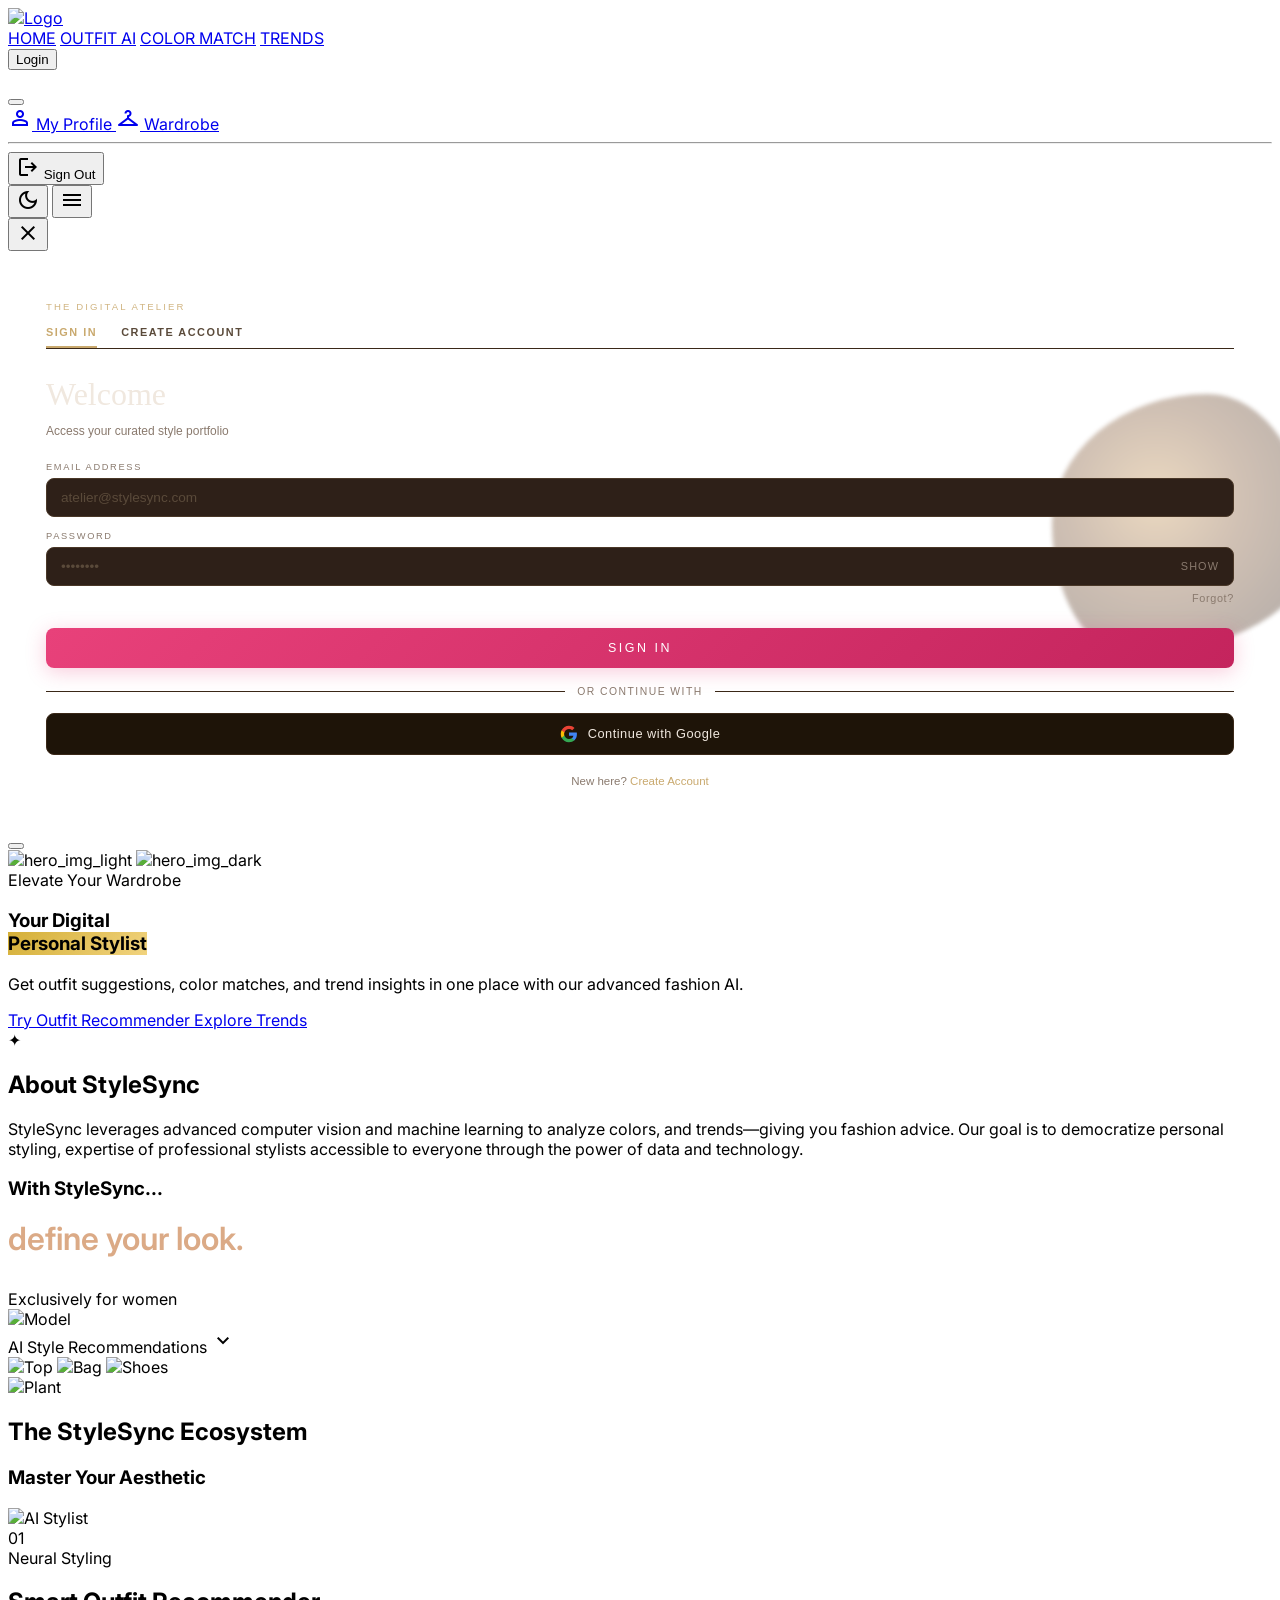
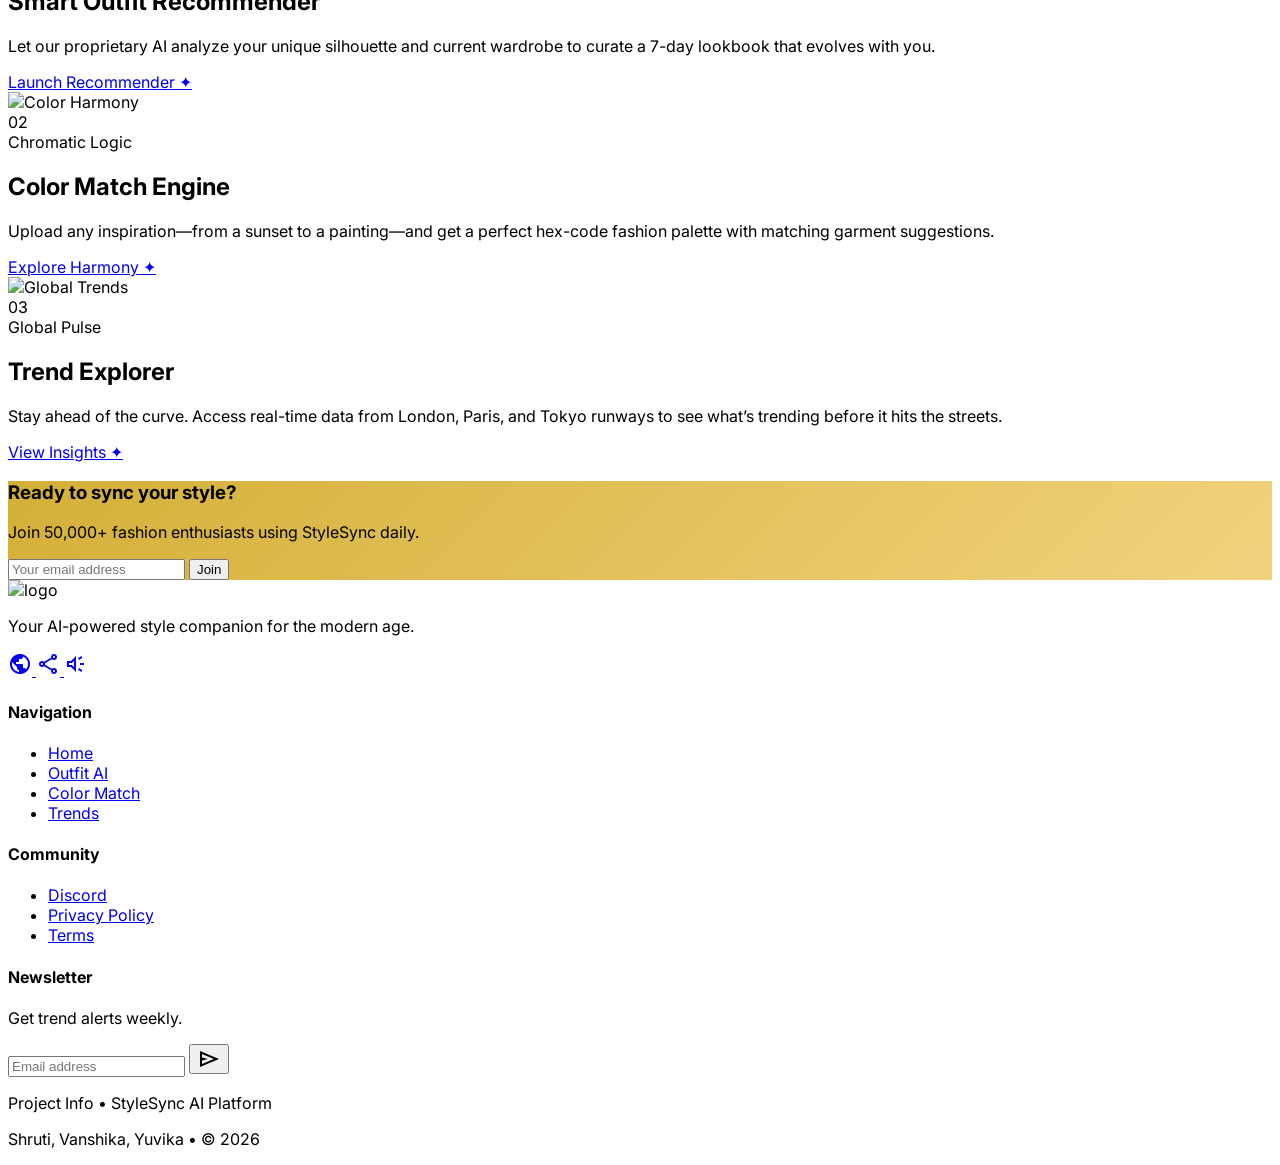
==== index.html @ 33af54df "Add files via upload" ====
<!DOCTYPE html>

<html lang="en"><head>
<meta charset="utf-8"/>
<meta content="width=device-width, initial-scale=1.0" name="viewport"/>
<script src="https://cdn.tailwindcss.com?plugins=forms,container-queries"></script>
<link href="https://fonts.googleapis.com/css2?family=Inter:wght@400;500;600;700;800;900&amp;display=swap" rel="stylesheet"/>
<link href="https://fonts.googleapis.com/css2?family=Material+Symbols+Outlined:wght,FILL@100..700,0..1&amp;display=swap" rel="stylesheet"/>
<link href="https://fonts.googleapis.com/css2?family=Material+Symbols+Outlined:wght,FILL@100..700,0..1&amp;display=swap" rel="stylesheet"/>
<title>StyleSync - Your Digital Personal Stylist</title>
<link rel="icon" type="image/png" href="Home_images/logo.png">
<script src="https://cdn.tailwindcss.com?plugins=forms,container-queries"></script>
<link href="https://fonts.googleapis.com/css2?family=Inter:wght@300;400;500;600;700;800;900&amp;display=swap" rel="stylesheet"/>
<link href="https://fonts.googleapis.com/css2?family=Material+Symbols+Outlined:wght,FILL@100..700,0..1&amp;display=swap" rel="stylesheet"/>
<link href="https://fonts.googleapis.com/css2?family=Material+Symbols+Outlined:wght,FILL@100..700,0..1&amp;display=swap" rel="stylesheet"/>
<link rel="stylesheet" href="common.css">
<script id="tailwind-config">
        tailwind.config = {
            darkMode: "class",
            theme: {
                extend: {
                    colors: {
                        "primary": "#1f1f1f", // Charcoal
                        "accent": "#D4AF37", // Soft Gold
                        "background-light": "#FDFCF8", // Ivory
                        "background-dark": "#191919",
                        "brown": "#5D4037",
                        "second":"#E8B4B8"
                    },
                    fontFamily: {
                        "display": ["Inter", "sans-serif"]
                    },
                    borderRadius: {
                        "DEFAULT": "0.25rem",
                        "lg": "0.5rem",
                        "xl": "0.75rem",
                        "full": "9999px"
                    },
                },
            },
        }
    </script>
<style>
        body {
            font-family: 'Inter', sans-serif;
        }
        .gold-gradient {
            background: linear-gradient(135deg, #D4AF37 0%, #F1D37E 100%);
        }

    </style>
</head>
<body class="bg-background-light dark:bg-background-dark text-primary dark:text-slate-100 font-display">
<div class="relative flex h-auto min-h-screen w-full flex-col group/design-root overflow-x-hidden">
<div class="layout-container flex h-full grow flex-col">

<!-- ========== HEADER ========== -->
<header id="main-header" class="fixed top-0 inset-x-0 z-50 transition-all duration-300">
  <nav class="max-w-7xl mx-auto px-4 sm:px-6 lg:px-8 mt-4">
    <div id="nav-container" class="flex justify-between items-center py-3 px-6 rounded-full border border-white/10 shadow-lg bg-white/10 backdrop-blur-md transition-all duration-300">
      
      <a class="flex-none" href="index.html" aria-label="Style Sync">
        <img src="Home_images/logo.png" alt="Logo" class="w-6 h-10" />
      </a>

      <div class="flex items-center gap-8">
        <nav class="hidden md:flex items-center gap-8">
          <a class="text-primary text-xs font-bold uppercase tracking-widest hover:text-accent hover:underline dark:text-white transition-colors" href="#">HOME</a>
          <a class="text-primary/70 text-xs font-bold uppercase tracking-widest hover:text-accent hover:underline dark:text-white/60 transition-colors" href="Outfit.html">OUTFIT AI</a>
          <a class="text-primary/70 text-xs font-bold uppercase tracking-widest hover:text-accent hover:underline dark:text-white/60 transition-colors" href="color.html">COLOR MATCH</a>
          <a class="text-primary/70 text-xs font-bold uppercase tracking-widest hover:text-accent hover:underline  dark:text-white/60 transition-colors" href="blog.html">TRENDS</a>
        </nav>

<!-- ========== Login Button (shown when logged OUT) ========== -->
<button
  id="login-btn"
  onclick="openLogin()"
  class="bg-primary dark:bg-white text-white dark:text-primary px-5 py-2 rounded-full text-[10px] font-black uppercase tracking-widest ml-4">
  Login
</button>

<!-- ========== User Profile (shown when logged IN) ========== -->
<div id="user-profile"
  class="hidden items-center gap-3 pl-4 border-l border-white/10">
  <div class="text-right hidden sm:block">
    <p id="user-name"
      class="text-[9px] font-black uppercase tracking-tighter text-primary dark:text-white leading-none">
      <!-- filled by JS -->
    </p>
    <p id="user-role"
      class="text-[8px] font-bold text-accent uppercase tracking-widest">
      <!-- filled by JS -->
    </p>
  </div>

  <!-- Avatar + dropdown trigger -->
  <div class="relative">
    <button
      id="avatar-btn"
      onclick="toggleProfileMenu()"
      class="size-10 rounded-full border-2 border-accent overflow-hidden hover:scale-105 transition-transform bg-primary/20 flex items-center justify-center">
      <span id="avatar-initials"
        class="text-[11px] font-black text-white uppercase tracking-wider">
        <!-- filled by JS -->
      </span>
    </button>

    <!-- Dropdown -->
    <div id="profile-menu"
      class="hidden absolute right-0 top-12 w-44 bg-white dark:bg-stone-900 border border-stone-200 dark:border-stone-700 rounded-2xl shadow-xl overflow-hidden z-50">
      <a href="profile.html"
        class="flex items-center gap-2 px-4 py-3 text-[11px] font-semibold uppercase tracking-widest text-stone-700 dark:text-stone-200 hover:bg-stone-100 dark:hover:bg-stone-800 transition-colors">
        <span class="material-symbols-outlined text-[16px]">person</span>
        My Profile
      </a>
      <a href="wardrobe.html"
        class="flex items-center gap-2 px-4 py-3 text-[11px] font-semibold uppercase tracking-widest text-stone-700 dark:text-stone-200 hover:bg-stone-100 dark:hover:bg-stone-800 transition-colors">
        <span class="material-symbols-outlined text-[16px]">checkroom</span>
        Wardrobe
      </a>
      <hr class="border-stone-200 dark:border-stone-700">
      <button
        onclick="handleLogout()"
        class="w-full flex items-center gap-2 px-4 py-3 text-[11px] font-semibold uppercase tracking-widest text-red-500 hover:bg-red-50 dark:hover:bg-red-950/30 transition-colors">
        <span class="material-symbols-outlined text-[16px]">logout</span>
        Sign Out
      </button>
    </div>
  </div>
</div>

<!-- ========== Theme + Menu buttons ========== -->
<button id="theme-btn" type="button"
  class="flex justify-center items-center size-9 rounded-full hover:bg-white/10 transition-all">
  <span class="material-symbols-outlined text-primary dark:text-white">dark_mode</span>
</button>

<button type="button"
  class="md:hidden size-8 flex justify-center items-center text-white bg-brown rounded-lg">
  <span class="material-symbols-outlined">menu</span>
</button>

<!-- ========== Login / Register Modal ========== -->
<div id="login-modal" class="fixed inset-0 z-[100] hidden items-center justify-center">
  <div class="absolute inset-0 bg-black/60 backdrop-blur-md" onclick="closeLogin()"></div>
  <div class="relative w-full max-w-md bg-[#1a1208] mt-80 rounded-3xl overflow-hidden shadow-2xl border border-[#3a2818]" style="animation: authFadeUp 0.45s cubic-bezier(.22,1,.36,1) both;">

    <!-- Close -->
    <button onclick="closeLogin()" class="absolute top-4 right-4 z-10 size-8 flex items-center justify-center rounded-full bg-black/30 hover:bg-black/50 transition-colors text-white">
      <span class="material-symbols-outlined text-[18px]">close</span>
    </button>

    <!-- Decorative blob -->
    <div style="position:absolute;width:260px;height:260px;right:-40px;top:50%;transform:translateY(-50%);background:radial-gradient(ellipse at 40% 40%,#c9944e 0%,#7a4e2a 40%,#3a2010 80%,transparent 100%);border-radius:60% 40% 70% 30%/50% 60% 40% 50%;filter:blur(2px);opacity:0.35;animation:morphBlob 9s ease-in-out infinite alternate;pointer-events:none;z-index:0;"></div>

    <div style="position:relative;z-index:1;padding:40px 38px 32px;">

      <!-- Eyebrow + logo -->
      <p style="font-size:0.6rem;letter-spacing:0.22em;text-transform:uppercase;color:#c9a96e;font-family:'Jost',sans-serif;margin-bottom:6px;opacity:0.85;">The Digital Atelier</p>

      <!-- Tab switcher -->
      <div style="display:flex;gap:0;margin-bottom:28px;border-bottom:1px solid #3a2818;">
        <button id="auth-tab-login" onclick="switchAuthTab('login')" style="padding:8px 0;margin-right:24px;font-family:'Jost',sans-serif;font-size:0.68rem;font-weight:600;letter-spacing:0.14em;text-transform:uppercase;background:none;border:none;cursor:pointer;color:#c9a96e;border-bottom:2px solid #c9a96e;transition:all 0.2s;">Sign In</button>
        <button id="auth-tab-register" onclick="switchAuthTab('register')" style="padding:8px 0;font-family:'Jost',sans-serif;font-size:0.68rem;font-weight:600;letter-spacing:0.14em;text-transform:uppercase;background:none;border:none;cursor:pointer;color:#5a4a3a;border-bottom:2px solid transparent;transition:all 0.2s;">Create Account</button>
      </div>

      <!-- ── LOGIN PANEL ── -->
      <div id="auth-panel-login">
        <h2 style="font-family:'Cormorant Garamond',serif;font-size:2rem;font-weight:300;color:#f0e8df;line-height:1.1;margin-bottom:4px;">Welcome</h2>
        <p style="font-size:0.75rem;color:#8a7a6e;margin-bottom:24px;font-family:'Jost',sans-serif;">Access your curated style portfolio</p>

        <div style="margin-bottom:14px;">
          <label style="display:block;font-size:0.58rem;letter-spacing:0.18em;text-transform:uppercase;color:#8a7a6e;font-family:'Jost',sans-serif;margin-bottom:6px;">Email Address</label>
          <div class="auth-field-row" id="login-email-row">
            <input type="email" id="login-email" placeholder="atelier@stylesync.com" autocomplete="email" class="auth-input" />
          </div>
        </div>

        <div style="margin-bottom:6px;">
          <label style="display:block;font-size:0.58rem;letter-spacing:0.18em;text-transform:uppercase;color:#8a7a6e;font-family:'Jost',sans-serif;margin-bottom:6px;">Password</label>
          <div class="auth-field-row" id="login-pass-row">
            <input type="password" id="login-password" placeholder="••••••••" autocomplete="current-password" class="auth-input" />
            <button class="auth-toggle-pass" onclick="authTogglePass('login-password','login-toggle-btn')" id="login-toggle-btn">Show</button>
          </div>
          <a href="#" style="display:block;text-align:right;font-size:0.68rem;color:#8a7a6e;margin-top:6px;text-decoration:none;font-family:'Jost',sans-serif;letter-spacing:0.06em;" onclick="showAuthToast('Password reset link sent to your inbox.'); return false;">Forgot?</a>
        </div>

        <button onclick="handleSignIn()" class="auth-btn-primary" style="margin-top:18px;margin-bottom:18px;"><span>Sign In</span></button>

        <div class="auth-divider">or continue with</div>

        <button onclick="showAuthToast('Redirecting to Google…')" class="auth-btn-google">
          <svg width="18" height="18" viewBox="0 0 24 24"><path d="M22.56 12.25c0-.78-.07-1.53-.2-2.25H12v4.26h5.92c-.26 1.37-1.04 2.53-2.21 3.31v2.77h3.57c2.08-1.92 3.28-4.74 3.28-8.09z" fill="#4285F4"/><path d="M12 23c2.97 0 5.46-.98 7.28-2.66l-3.57-2.77c-.98.66-2.23 1.06-3.71 1.06-2.86 0-5.29-1.93-6.16-4.53H2.18v2.84C3.99 20.53 7.7 23 12 23z" fill="#34A853"/><path d="M5.84 14.09c-.22-.66-.35-1.36-.35-2.09s.13-1.43.35-2.09V7.07H2.18C1.43 8.55 1 10.22 1 12s.43 3.45 1.18 4.93l3.66-2.84z" fill="#FBBC05"/><path d="M12 5.38c1.62 0 3.06.56 4.21 1.64l3.15-3.15C17.45 2.09 14.97 1 12 1 7.7 1 3.99 3.47 2.18 7.07l3.66 2.84c.87-2.6 3.3-4.53 6.16-4.53z" fill="#EA4335"/></svg>
          Continue with Google
        </button>

        <p style="text-align:center;font-size:0.72rem;color:#8a7a6e;font-family:'Jost',sans-serif;">New here? <a href="#" onclick="switchAuthTab('register');return false;" style="color:#c9a96e;font-weight:500;text-decoration:none;">Create Account</a></p>
      </div>

      <!-- ── REGISTER PANEL ── -->
      <div id="auth-panel-register" style="display:none;">
        <h2 style="font-family:'Cormorant Garamond',serif;font-size:2rem;font-weight:300;color:#f0e8df;line-height:1.1;margin-bottom:4px;">The Atelier<br>awaits</h2>
        <p style="font-size:0.75rem;color:#8a7a6e;margin-bottom:24px;font-family:'Jost',sans-serif;">Enter your creative space</p>

        <div style="margin-bottom:14px;">
          <label style="display:block;font-size:0.58rem;letter-spacing:0.18em;text-transform:uppercase;color:#8a7a6e;font-family:'Jost',sans-serif;margin-bottom:6px;">Username</label>
          <div class="auth-field-row">
            <input type="text" id="reg-username" placeholder="Email or Username" autocomplete="username" class="auth-input" />
          </div>
        </div>

        <div style="margin-bottom:14px;">
          <label style="display:block;font-size:0.58rem;letter-spacing:0.18em;text-transform:uppercase;color:#8a7a6e;font-family:'Jost',sans-serif;margin-bottom:6px;">Password</label>
          <div class="auth-field-row">
            <input type="password" id="reg-password" placeholder="••••••••" autocomplete="new-password" class="auth-input" />
            <button class="auth-toggle-pass" onclick="authTogglePass('reg-password','reg-toggle-btn1')" id="reg-toggle-btn1">Show</button>
          </div>
        </div>

        <div style="margin-bottom:18px;">
          <label style="display:block;font-size:0.58rem;letter-spacing:0.18em;text-transform:uppercase;color:#8a7a6e;font-family:'Jost',sans-serif;margin-bottom:6px;">Confirm Password</label>
          <div class="auth-field-row">
            <input type="password" id="reg-confirm" placeholder="••••••••" autocomplete="new-password" class="auth-input" />
            <button class="auth-toggle-pass" onclick="authTogglePass('reg-confirm','reg-toggle-btn2')" id="reg-toggle-btn2">Show</button>
          </div>
        </div>

        <button onclick="handleRegister()" class="auth-btn-primary" style="margin-bottom:18px;"><span>Create Account</span></button>

        <div class="auth-divider">or continue with</div>

        <button onclick="showAuthToast('Redirecting to Google…')" class="auth-btn-google">
          <svg width="18" height="18" viewBox="0 0 24 24"><path d="M22.56 12.25c0-.78-.07-1.53-.2-2.25H12v4.26h5.92c-.26 1.37-1.04 2.53-2.21 3.31v2.77h3.57c2.08-1.92 3.28-4.74 3.28-8.09z" fill="#4285F4"/><path d="M12 23c2.97 0 5.46-.98 7.28-2.66l-3.57-2.77c-.98.66-2.23 1.06-3.71 1.06-2.86 0-5.29-1.93-6.16-4.53H2.18v2.84C3.99 20.53 7.7 23 12 23z" fill="#34A853"/><path d="M5.84 14.09c-.22-.66-.35-1.36-.35-2.09s.13-1.43.35-2.09V7.07H2.18C1.43 8.55 1 10.22 1 12s.43 3.45 1.18 4.93l3.66-2.84z" fill="#FBBC05"/><path d="M12 5.38c1.62 0 3.06.56 4.21 1.64l3.15-3.15C17.45 2.09 14.97 1 12 1 7.7 1 3.99 3.47 2.18 7.07l3.66 2.84c.87-2.6 3.3-4.53 6.16-4.53z" fill="#EA4335"/></svg>
          Google
        </button>

        <p style="text-align:center;font-size:0.72rem;color:#8a7a6e;font-family:'Jost',sans-serif;">Already in the collective? <a href="#" onclick="switchAuthTab('login');return false;" style="color:#c9a96e;font-weight:500;text-decoration:none;">Sign In</a></p>
      </div>

    </div><!-- /inner -->
  </div><!-- /modal card -->
</div>

<style>
@keyframes authFadeUp { from{opacity:0;transform:translateY(20px)} to{opacity:1;transform:translateY(0)} }
@keyframes morphBlob {
  0%   { border-radius: 60% 40% 70% 30% / 50% 60% 40% 50%; }
  33%  { border-radius: 40% 60% 30% 70% / 60% 40% 60% 40%; }
  66%  { border-radius: 70% 30% 50% 50% / 40% 70% 30% 60%; }
  100% { border-radius: 50% 50% 40% 60% / 55% 45% 65% 35%; }
}
.auth-field-row {
  display:flex; align-items:center;
  background:#2e2018; border:1px solid #4a3828; border-radius:8px;
  transition:border-color 0.2s, box-shadow 0.2s; overflow:hidden;
}
.auth-field-row:focus-within { border-color:#e8417a; box-shadow:0 0 0 3px #e8417a33; }
.auth-input {
  flex:1; background:transparent; border:none; outline:none;
  padding:11px 14px; font-size:0.85rem; color:#f0e8df;
  font-family:'Jost',sans-serif; font-weight:300;
}
.auth-input::placeholder { color:#5a4a3a; }
.auth-toggle-pass {
  padding:0 14px; background:transparent; border:none; cursor:pointer;
  color:#8a7a6e; font-size:0.68rem; letter-spacing:0.1em;
  text-transform:uppercase; font-family:'Jost',sans-serif; transition:color 0.2s;
}
.auth-toggle-pass:hover { color:#f0e8df; }
.auth-btn-primary {
  width:100%; padding:13px;
  background:linear-gradient(135deg,#e8417a 0%,#c4245d 100%);
  border:none; border-radius:8px; color:#fff;
  font-family:'Jost',sans-serif; font-size:0.78rem; font-weight:500;
  letter-spacing:0.2em; text-transform:uppercase; cursor:pointer;
  position:relative; overflow:hidden;
  transition:transform 0.15s, box-shadow 0.2s;
  box-shadow:0 4px 20px #e8417a44;
}
.auth-btn-primary:hover { transform:translateY(-1px); box-shadow:0 6px 28px #e8417a66; }
.auth-btn-primary:active { transform:translateY(1px); }
.auth-btn-primary span { position:relative; z-index:1; }
.auth-divider {
  display:flex; align-items:center; gap:12px; margin-bottom:16px;
  color:#8a7a6e; font-size:0.65rem; letter-spacing:0.14em;
  text-transform:uppercase; font-family:'Jost',sans-serif;
}
.auth-divider::before,.auth-divider::after { content:''; flex:1; height:1px; background:#3a2818; }
.auth-btn-google {
  width:100%; display:flex; align-items:center; justify-content:center; gap:10px;
  padding:11px; background:#1e1408; border:1px solid #3a2818; border-radius:8px;
  color:#f0e8df; font-family:'Jost',sans-serif; font-size:0.8rem; font-weight:400;
  letter-spacing:0.04em; cursor:pointer; margin-bottom:20px;
  transition:background 0.2s,border-color 0.2s,transform 0.15s;
}
.auth-btn-google:hover { background:#2a1c0e; border-color:#5a3e28; transform:translateY(-1px); }
#auth-toast {
  position:fixed; bottom:28px; left:50%;
  transform:translateX(-50%) translateY(80px);
  background:#1a1208; border:1px solid #e8417a; color:#f0e8df;
  padding:12px 24px; border-radius:8px; font-family:'Jost',sans-serif;
  font-size:0.8rem; letter-spacing:0.05em; z-index:200;
  transition:transform 0.4s cubic-bezier(.22,1,.36,1), opacity 0.4s;
  opacity:0; white-space:nowrap; pointer-events:none;
}
#auth-toast.show { transform:translateX(-50%) translateY(0); opacity:1; }
</style>
<div id="auth-toast"></div>

</nav>
</header>

<main>

<!-- ========== Warring alert ========== -->
 <div class="dark-toast card">
    <svg class="wave" viewBox="0 0 1440 320" xmlns="http://www.w3.org/2000/svg">
      <path d="M0,256L11.4,240C22.9,224,46,192,69,192C91.4,192,114,224,137,234.7C160,245,183,235,206,213.3C228.6,192,251,160,274,149.3C297.1,139,320,149,343,181.3C365.7,213,389,267,411,282.7C434.3,299,457,277,480,250.7C502.9,224,526,192,549,181.3C571.4,171,594,181,617,208C640,235,663,277,686,256C708.6,235,731,149,754,122.7C777.1,96,800,128,823,165.3C845.7,203,869,245,891,224C914.3,203,937,117,960,112C982.9,107,1006,181,1029,197.3C1051.4,213,1074,171,1097,144C1120,117,1143,107,1166,133.3C1188.6,160,1211,224,1234,218.7C1257.1,213,1280,139,1303,133.3C1325.7,128,1349,192,1371,192C1394.3,192,1417,128,1429,96L1440,64L1440,320L1428.6,320C1417.1,320,1394,320,1371,320C1348.6,320,1326,320,1303,320C1280,320,1257,320,1234,320C1211.4,320,1189,320,1166,320C1142.9,320,1120,320,1097,320C1074.3,320,1051,320,1029,320C1005.7,320,983,320,960,320C937.1,320,914,320,891,320C868.6,320,846,320,823,320C800,320,777,320,754,320C731.4,320,709,320,686,320C662.9,320,640,320,617,320C594.3,320,571,320,549,320C525.7,320,503,320,480,320C457.1,320,434,320,411,320C388.6,320,366,320,343,320C320,320,297,320,274,320C251.4,320,229,320,206,320C182.9,320,160,320,137,320C114.3,320,91,320,69,320C45.7,320,23,320,11,320L0,320Z" fill-opacity="1"></path>
    </svg>

    <div class="icon-container">
      <span class="material-symbols-outlined icon">lightbulb</span>
    </div>
    <div class="message-text-container">
      <p class="message-text">Visual Note</p>
      <p class="sub-text">We recommend Light Mode for the best experience.</p>
    </div>
    <svg xmlns="http://www.w3.org/2000/svg" viewBox="0 0 15 15" fill="none" class="cross-icon" onclick="hideToast()">
      <path fill="currentColor" d="M11.7816 4.03157C12.0062 3.80702 12.0062 3.44295 11.7816 3.2184C11.5571 2.99385 11.193 2.99385 10.9685 3.2184L7.50005 6.68682L4.03164 3.2184C3.80708 2.99385 3.44301 2.99385 3.21846 3.2184C2.99391 3.44295 2.99391 3.80702 3.21846 4.03157L6.68688 7.49999L3.21846 10.9684C2.99391 11.193 2.99391 11.557 3.21846 11.7816C3.44301 12.0061 3.80708 12.0061 4.03164 11.7816L7.50005 8.31316L10.9685 11.7816C11.193 12.0061 11.5571 12.0061 11.7816 11.7816C12.0062 11.557 12.0062 11.193 11.7816 10.9684L8.31322 7.49999L11.7816 4.03157Z"></path>
    </svg>
</div>
<button id="theme-btn" type="button" class="md:hidden size-8 flex justify-center items-center text-white bg-brown rounded-lg">
</button>

<!-- ========== HERO SECTION ========== -->
<!-- Main Hero Container -->
<section class="relative min-h-screen w-full overflow-hidden bg-black">
  
  <!-- The Background Image -->
  <div class="absolute inset-0 w-full h-full overflow-hidden">
  
  <img 
    src="Home_images/1.jpg" 
    alt="hero_img_light" 
    class="absolute inset-0 w-full h-full object-cover dark:hidden" 
  />

  <img 
    src="Home_images/hero.jpg" 
    alt="hero_img_dark" 
    class="absolute inset-0 w-full h-full object-cover hidden dark:block" 
  />

  <div class="absolute bottom-0 left-0 w-full h-20
              bg-gradient-to-b from-transparent to-[#FAF6F0] dark:to-black
              backdrop-blur-md opacity-50 z-10">
  </div>
</div>

  <!-- The Overlay Content -->
  <div class="absolute inset-0 z-10 flex items-center">
    <!-- Changed: Removed mx-auto, added md:pl-12, and changed to items-start -->
    <section class="px-6 md:pl-12 md:pr-20 py-16 md:py-24 w-full">
      <div class="max-w-[1400px] flex flex-col md:flex-row items-center md:items-start gap-12 mt-7">
        
        <!-- Left Side: Text (Shifted Left) -->
        <div class="flex flex-col gap-8 md:w-3/5 text-left">
          <div class="flex flex-col gap-4">
            <div class="inline-flex w-fit items-center gap-2 rounded-full bg-white/30 px-4 py-1.5 text-xs font-bold uppercase tracking-widest text-white/80 dark:text-primary">
                        <span class="relative flex h-2 w-2">
                        <span class="animate-ping absolute inline-flex h-full w-full rounded-full bg-[#D4AF37] opacity-75"></span>
                        <span class="relative inline-flex rounded-full h-2 w-2 bg-[#F1D592]"></span>
                        </span>
                            Elevate Your Wardrobe
            </div>
            <h1 class="text-white text-3xl md:text-7xl font-black leading-[1.05] tracking-tight">
              Your Digital <br/>
              <span class="text-transparent bg-clip-text bg-gradient-to-r from-[#D4AF37] via-[#F1D592] to-[#D4AF37] gold-gradient">Personal Stylist</span>
            </h1>
            <p class="text-white text-lg md:text-xl font-normal leading-relaxed max-w-lg">
              Get outfit suggestions, color matches, and trend insights in one place with our advanced fashion AI.
            </p>
          </div>
          
          <div class="flex flex-wrap gap-4">
            <a href="Outfit.html" class="outfit flex min-w-[200px] cursor-pointer items-center justify-center rounded-xl h-14 px-6 bg-[#D4AF37] text-white text-base font-bold shadow-xl hover:translate-y-[-2px] transition-all">
  <span class="truncate">Try Outfit Recommender</span>
</a>

<a href="blog.html" class="flex min-w-[160px] cursor-pointer items-center justify-center rounded-xl h-14 px-6 border-2 border-white/20 bg-white/10 backdrop-blur-md text-white text-base font-bold hover:bg-white/20 transition-all">
  <span class="truncate">Explore Trends</span>
</a>
          </div>
        </div>

      </div>
    </section>
  </div>
  </div>
</section>

<!-- Divider -->
<div class="reveal flex items-center gap-4 my-16">
  <div class="flex-1 h-px bg-[#D4AF37]/50"></div>
  <span class="text-[#dbaa86] text-xl">✦</span>
  <div class="flex-1 h-px mb-10px bg-[#D4AF37]/50"></div>
</div>



<!-- ========== ABOUT SECTION ========== -->
<section class=" reveal relative min-h-screen bg-[#fcf9f7] py-20 px-6 dark:bg-background-dark overflow-hidden flex items-center">
    
    <div class="absolute top-0 left-0 w-full h-full pointer-events-none">
        <div class="absolute -top-24 -left-24 w-96 h-96 bg-orange-100/50 rounded-full blur-3xl dark:bg-[#191919]"></div>
        <div class="absolute bottom-0 right-0 w-[60%] h-[40%] bg-white rounded-t-[100%] shadow-[0_-50px_100px_rgba(0,0,0,0.02)]"></div>
    </div>

    <div class="max-w-7xl mx-auto grid grid-cols-1 lg:grid-cols-2 gap-24 items-center relative z-10">
        
        <div class="space-y-12 lg:pr-12"> 
            <div class="space-y-6">
                <h2 class="font-serif italic text-5xl md:text-6xl text-[#1c2430] dark:text-white leading-tight tracking-tight">
                    About StyleSync
                </h2>
                
                <p class="text-md md:text-xl dark:text-white/70 text-slate-600 leading-relaxed max-w-xl">
                    StyleSync leverages advanced computer vision and machine learning to analyze colors, and trends—giving you fashion advice. Our goal is to democratize personal styling, expertise of professional stylists accessible to everyone through the power of data and technology.
                </p>
            </div>

            <div class="space-y-4">
                <h3 class="text-3xl md:text-5xl font-serif italic text-[#5da29b]">
                    With StyleSync...
                </h3>
                <div class="rotating-wrapper">
                  <ul class="rotating-list">
                    <li>define your look.</li>
                    <li>style meets system.</li>
                    <li>style becomes ritual.</li>
                    <li>own the moment.</li>
                    <li>outfits that get you.</li>
                  </ul>
                </div>
            </div>

            <div class="flex items-center gap-6 pt-4">
                <div class="w-16 h-px bg-slate-300"></div>
                <span class="text-slate-400 font-bold uppercase tracking-[0.2em] text-[10px]">
                    Exclusively for women
                </span>
                <div class="w-16 h-px bg-slate-300"></div>
            </div>
        </div>

        <div class="relative flex justify-center lg:justify-end">
            <div class="relative z-10 rounded-[2rem] overflow-hidden shadow-2xl w-full max-w-md aspect-[3/4]">
                <img src="Home_images/abt_1.jpg" alt="Model" class="w-full h-full object-cover">
            </div>

            <div class="absolute -left-12 md:-left-24 top-1/2 -translate-y-1/2 z-20 bg-white/95 backdrop-blur-md p-8 rounded-[2.5rem] shadow-2xl w-64 md:w-80 border border-white/20 transition-transform hover:scale-105 duration-500">
                <div class="flex justify-between items-center mb-6">
                    <span class="text-[10px] font-bold uppercase tracking-widest text-slate-400">AI Style Recommendations</span>
                    <span class="material-symbols-outlined text-sm text-slate-400">expand_more</span>
                </div>
                
                <div class="flex gap-3 mb-8">
                    <div class="size-6 rounded-md bg-[#800000] shadow-inner"></div>
                    <div class="size-6 rounded-md bg-[#e3d5ca] shadow-inner"></div>
                    <div class="size-6 rounded-md bg-[#d5bdaf] shadow-inner"></div>
                    <div class="size-6 rounded-md bg-[#f5ebe0] shadow-inner"></div>
                    <div class="size-6 rounded-md bg-[#0A0A0A] shadow-inner"></div>
                </div>

                <div class="grid grid-cols-2 gap-6 items-end">
                    <img src="Home_images/top.jpg" class="rounded-lg w-full h-32 object-cover" alt="Top">
                    <img src="Home_images/bag.jpg" class="rounded-lg w-full h-32 object-cover" alt="Bag">
                    <img src="Home_images/boots.jpg" class="rounded-lg col-span-2 w-full h-42 object-cover" alt="Shoes">
                </div>
            </div>

            <div class="absolute -bottom-10 -left-10 z-30 w-40 md:w-56 pointer-events-none">
                <img src="https://images.unsplash.com/photo-1485955900006-10f4d324d411?auto=format&fit=crop&q=80&w=400" 
                     alt="Plant" class="mix-blend-multiply opacity-80">
            </div>
        </div>
    </div>
</section>


<!-- Divider -->
<div class="h-14 reveal"></div>
<div class="w-full h-px bg-gradient-to-r from-transparent via-[#D4AF37] to-transparent"></div>
<div class="h-4"></div>


<!-- Card's section -->
<!-- Interactive Collection Gallery Section -->
<section class="py-32 bg-[#FDFCF8] dark:bg-[#191919]">
    <div class="reveal max-w-7xl mx-auto px-6 mb-24 text-center">
        <h2 class="text-xs font-black uppercase tracking-[0.5em] text-[#D4AF37] mb-4">The StyleSync Ecosystem</h2>
        <h3 class="font-serif italic text-5xl md:text-6xl text-[#1c2430] leading-tight tracking-tight dark:text-white leading-tight">Master Your Aesthetic</h3>
    </div>

    <div class="flex flex-col items-center gap-[10vh] pb-[20vh] ">

        <div class="stack-card reveal group sticky top-[15vh] w-[90%] max-w-[1000px] h-[600px] md:h-[500px] grid grid-cols-1 md:grid-cols-2 rounded-[40px] overflow-hidden bg-white dark:bg-[#310B0B] shadow-[0_40px_80px_-20px_rgba(0,0,0,0.15)] border border-black/5 dark:border-white/5 transition-all duration-500">
            <div class="h-full overflow-hidden">
                <img class="w-full h-full object-cover object-top transition-transform duration-700 group-hover:scale-110" src="Home_images/standing-measuring-hand-length-two-260nw-2602511075.jpg" alt="AI Stylist">
            </div>
            <div class="relative p-8 md:p-[60px] flex flex-col">
                <span class="absolute top-5 right-10 font-serif text-[4rem] font-black text-[#D4AF37]/10 select-none">01</span>
                <div class="flex-grow flex flex-col justify-center">
                    <span class="text-[#D4AF37] font-black tracking-widest text-[10px] uppercase mb-2">Neural Styling</span>
                    <h2 class="text-3xl md:text-4xl font-serif font-bold mb-4 text-slate-900 dark:text-white leading-tight">Smart Outfit Recommender</h2>
                    <p class="text-slate-500 dark:text-slate-300 leading-relaxed text-sm md:text-base">Let our proprietary AI analyze your unique silhouette and current wardrobe to curate a 7-day lookbook that evolves with you.</p>
                </div>
                <div class="mt-auto pt-6">
                    <a href="Outfit.html" class="inline-block px-8 py-4 bg-[#1f1f1f] dark:bg-[#D4AF37] text-white dark:text-[#191919] rounded-full text-[0.75rem] font-black tracking-[0.2em] uppercase transition-all duration-300 hover:-translate-y-1 hover:scale-105 hover:shadow-[0_10px_20px_rgba(212,175,55,0.3)]">Launch Recommender ✦</a>
                </div>
            </div>
        </div>

        <div class="stack-card reveal group sticky top-[15vh] w-[90%] max-w-[1000px] h-[600px] md:h-[500px] grid grid-cols-1 md:grid-cols-2 rounded-[40px] overflow-hidden bg-white dark:bg-[#310B0B] shadow-[0_40px_80px_-20px_rgba(0,0,0,0.15)] border border-black/5 dark:border-white/5 transition-all duration-500">
            <div class="h-full overflow-hidden">
                <img class="w-full h-full object-cover object-top transition-transform duration-700 group-hover:scale-110" src="Home_images/color_match.jpg" alt="Color Harmony">
            </div>
            <div class="relative p-8 md:p-[60px] flex flex-col">
                <span class="absolute top-5 right-10 font-serif text-[4rem] font-black text-[#D4AF37]/10 select-none">02</span>
                <div class="flex-grow flex flex-col justify-center">
                    <span class="text-[#D4AF37] font-black tracking-widest text-[10px] uppercase mb-2">Chromatic Logic</span>
                    <h2 class="text-3xl md:text-4xl font-serif font-bold mb-4 text-slate-900 dark:text-white leading-tight">Color Match Engine</h2>
                    <p class="text-slate-500 dark:text-slate-300 leading-relaxed text-sm md:text-base">Upload any inspiration—from a sunset to a painting—and get a perfect hex-code fashion palette with matching garment suggestions.</p>
                </div>
                <div class="mt-auto pt-6">
                    <a href="color.html" class="inline-block px-8 py-4 bg-[#1f1f1f] dark:bg-[#D4AF37] text-white dark:text-[#191919] rounded-full text-[0.75rem] font-black tracking-[0.2em] uppercase transition-all duration-300 hover:-translate-y-1 hover:scale-105 hover:shadow-[0_10px_20px_rgba(212,175,55,0.3)]">Explore Harmony ✦</a>
                </div>
            </div>
        </div>

        <div class="stack-card reveal group sticky top-[15vh] w-[90%] max-w-[1000px] h-[600px] md:h-[500px] grid grid-cols-1 md:grid-cols-2 rounded-[40px] overflow-hidden bg-white dark:bg-[#310B0B] shadow-[0_40px_80px_-20px_rgba(0,0,0,0.15)] border border-black/5 dark:border-white/5 transition-all duration-500">
            <div class="h-full overflow-hidden">
                <img class="w-full h-full object-cover object-top transition-transform duration-700 group-hover:scale-110" src="Home_images/trends.jpg" alt="Global Trends">
            </div>
            <div class="relative p-8 md:p-[60px] flex flex-col">
                <span class="absolute top-5 right-10 font-serif text-[4rem] font-black text-[#D4AF37]/10 select-none">03</span>
                <div class="flex-grow flex flex-col justify-center">
                    <span class="text-[#D4AF37] font-black tracking-widest text-[10px] uppercase mb-2">Global Pulse</span>
                    <h2 class="text-3xl md:text-4xl font-serif font-bold mb-4 text-slate-900 dark:text-white leading-tight">Trend Explorer</h2>
                    <p class="text-slate-500 dark:text-slate-300 leading-relaxed text-sm md:text-base">Stay ahead of the curve. Access real-time data from London, Paris, and Tokyo runways to see what’s trending before it hits the streets.</p>
                </div>
                <div class="mt-auto pt-6">
                    <a href="blog.html" class="inline-block px-8 py-4 bg-[#1f1f1f] dark:bg-[#D4AF37] text-white dark:text-[#191919] rounded-full text-[0.75rem] font-black tracking-[0.2em] uppercase transition-all duration-300 hover:-translate-y-1 hover:scale-105 hover:shadow-[0_10px_20px_rgba(212,175,55,0.3)]">View Insights ✦</a>
                </div>
            </div>
        </div>

    </div>
</section>


<!-- Divider -->
<div class="w-full h-px bg-gradient-to-r from-transparent via-[#D4AF37] to-transparent"></div>
<div class="h-24"></div>

<!-- Newsletter/CTA -->
<section class="mb-30 reveal">
  <div class="max-w-[1200px] mx-auto gold-gradient rounded-3xl p-10 md:p-16 flex flex-col md:flex-row justify-between items-center gap-10">
    <div class="flex flex-col gap-4">
      <h3 class="text-primary text-3xl font-black">Ready to sync your style?</h3>
      <p class="text-primary/80 text-lg">Join 50,000+ fashion enthusiasts using StyleSync daily.</p>
    </div>
    <div class="flex w-full md:w-auto gap-2">
      <input class="flex-1 md:w-80 rounded-xl border-none h-14 px-6 focus:ring-primary text-primary" placeholder="Your email address" type="email"/>
      <button class="bg-primary text-background-light px-8 h-14 rounded-xl font-bold hover:bg-primary/90 transition-all">Join</button>
    </div>
  </div>
</section>
</main>

<div class="h-20"></div>

<!-- Footer -->
<footer class="bg-primary text-background-light py-12 px-6 md:px-20 mt-12">
    <div class="max-w-[1280px] mx-auto grid grid-cols-1 md:grid-cols-4 gap-12 border-b border-white/10 pb-12 mb-8">
        
        <div class="col-span-1 flex flex-col gap-4">
            <div class="flex items-center gap-3">
                <img src="Home_images/footer.png" alt="logo" class="h-30 w-auto object-contain">
            </div>
            <p class="text-sm text-white/70 font-medium leading-relaxed">
                Your AI-powered style companion for the modern age.
            </p>
            <div class="flex gap-4 mt-2">
                <a class="size-9 rounded-full bg-white/10 flex items-center justify-center hover:bg-background-light hover:text-primary transition-all" href="#">
                    <span class="material-symbols-outlined text-lg">public</span>
                </a>
                <a class="size-9 rounded-full bg-white/10 flex items-center justify-center hover:bg-background-light hover:text-primary transition-all" href="#">
                    <span class="material-symbols-outlined text-lg">share</span>
                </a>
                <a class="size-9 rounded-full bg-white/10 flex items-center justify-center hover:bg-background-light hover:text-primary transition-all" href="#">
                    <span class="material-symbols-outlined text-lg">brand_awareness</span>
                </a>
            </div>
        </div>

        <div class="flex flex-col gap-4">
            <h4 class="font-black text-xs uppercase tracking-widest text-white/50">Navigation</h4>
            <ul class="flex flex-col gap-2 text-sm font-bold">
                <li><a class="hover:text-white transition-colors" href="#">Home</a></li>
                <li><a class="hover:text-white transition-colors" href="#">Outfit AI</a></li>
                <li><a class="hover:text-white transition-colors" href="#">Color Match</a></li>
                <li><a class="hover:text-white transition-colors" href="#">Trends</a></li>
            </ul>
        </div>

        <div class="flex flex-col gap-4">
            <h4 class="font-black text-xs uppercase tracking-widest text-white/50">Community</h4>
            <ul class="flex flex-col gap-2 text-sm font-bold">
                <li><a class="hover:text-white transition-colors" href="#">Discord</a></li>
                <li><a class="hover:text-white transition-colors" href="#">Privacy Policy</a></li>
                <li><a class="hover:text-white transition-colors" href="#">Terms</a></li>
            </ul>
        </div>

        <div class="flex flex-col gap-4">
            <h4 class="font-black text-xs uppercase tracking-widest text-white/50">Newsletter</h4>
            <p class="text-xs text-white/70 font-medium">Get trend alerts weekly.</p>
            <div class="flex gap-2">
                <input class="bg-white/10 border-none rounded-lg py-2.5 px-3 text-sm placeholder:text-white/40 focus:ring-1 focus:ring-white w-full text-white" placeholder="Email address" type="email"/>
                <button class="bg-background-light px-3 py-2 rounded-lg text-primary hover:bg-white transition-all material-symbols-outlined">send</button>
            </div>
        </div>
    </div>

    <div class="max-w-[1280px] mx-auto flex flex-col md:flex-row justify-between items-center gap-4 text-white/40 text-[10px] md:text-xs uppercase tracking-[0.2em] font-bold">
        <p>Project Info • StyleSync AI Platform</p>
        <p>Shruti, Vanshika, Yuvika • © 2026</p>
    </div>
</footer>
<script>
// ── Auth State ────────────────────────────────────────────────────────────
function checkAuthState() {
    const isLoggedIn = localStorage.getItem('isLoggedIn') === 'true';
    const loginBtn = document.getElementById('login-btn');
    const userProfile = document.getElementById('user-profile');
    if (isLoggedIn && loginBtn && userProfile) {
        const name = localStorage.getItem('userName') || 'Member';
        const role = localStorage.getItem('userRole') || 'Member';
        document.getElementById('user-name').textContent = name;
        document.getElementById('user-role').textContent = role;
        const initials = name.split(' ').map(w => w[0]).join('').slice(0,2).toUpperCase();
        document.getElementById('avatar-initials').textContent = initials;
        loginBtn.classList.add('hidden');
        userProfile.classList.remove('hidden');
        userProfile.classList.add('flex');
    } else {
        if (loginBtn) loginBtn.classList.remove('hidden');
        if (userProfile) { userProfile.classList.add('hidden'); userProfile.classList.remove('flex'); }
    }
}

function handleLogout() {
    localStorage.clear();
    location.reload();
}

// ── Modal open/close ──────────────────────────────────────────────────────
function openLogin() {
    const modal = document.getElementById('login-modal');
    modal.classList.remove('hidden');
    modal.classList.add('flex');
    document.body.style.overflow = 'hidden';
    switchAuthTab('login');
}

function closeLogin() {
    const modal = document.getElementById('login-modal');
    if (modal) {
        modal.classList.add('hidden');
        modal.classList.remove('flex');
        document.body.style.overflow = '';
    }
}

// ── Tab switcher ──────────────────────────────────────────────────────────
function switchAuthTab(tab) {
    const loginPanel = document.getElementById('auth-panel-login');
    const regPanel   = document.getElementById('auth-panel-register');
    const loginTab   = document.getElementById('auth-tab-login');
    const regTab     = document.getElementById('auth-tab-register');
    if (tab === 'login') {
        loginPanel.style.display = ''; regPanel.style.display = 'none';
        loginTab.style.color = '#c9a96e'; loginTab.style.borderBottomColor = '#c9a96e';
        regTab.style.color   = '#5a4a3a'; regTab.style.borderBottomColor   = 'transparent';
    } else {
        loginPanel.style.display = 'none'; regPanel.style.display = '';
        regTab.style.color   = '#c9a96e'; regTab.style.borderBottomColor   = '#c9a96e';
        loginTab.style.color = '#5a4a3a'; loginTab.style.borderBottomColor = 'transparent';
    }
}

// ── Toast ─────────────────────────────────────────────────────────────────
function showAuthToast(msg) {
    const t = document.getElementById('auth-toast');
    t.textContent = msg;
    t.classList.add('show');
    setTimeout(() => t.classList.remove('show'), 3000);
}

// ── Password toggle ───────────────────────────────────────────────────────
function authTogglePass(inputId, btnId) {
    const inp = document.getElementById(inputId);
    const btn = document.getElementById(btnId);
    if (inp.type === 'password') { inp.type = 'text';     btn.textContent = 'Hide'; }
    else                         { inp.type = 'password'; btn.textContent = 'Show'; }
}

// ── Sign In ───────────────────────────────────────────────────────────────
function handleSignIn() {
    const email    = document.getElementById('login-email').value.trim();
    const password = document.getElementById('login-password').value;
    if (!email || !password) { showAuthToast('Please fill in all fields.'); return; }

    const btn = document.querySelector('#auth-panel-login .auth-btn-primary');
    btn.innerHTML = '<span>Authenticating…</span>'; btn.disabled = true;

    setTimeout(() => {
        localStorage.setItem('isLoggedIn', 'true');
        localStorage.setItem('userName',   email.split('@')[0]);
        localStorage.setItem('userRole',   'Pro Member');
        btn.innerHTML = '<span>Sign In</span>'; btn.disabled = false;
        showAuthToast('Welcome back!');
        setTimeout(() => { closeLogin(); checkAuthState(); }, 800);
    }, 1200);
}

// ── Register ──────────────────────────────────────────────────────────────
function handleRegister() {
    const username = document.getElementById('reg-username').value.trim();
    const password = document.getElementById('reg-password').value;
    const confirm  = document.getElementById('reg-confirm').value;
    if (!username)              { showAuthToast('Please enter a username or email.'); return; }
    if (!password)              { showAuthToast('Please enter a password.'); return; }
    if (password.length < 6)   { showAuthToast('Password must be at least 6 characters.'); return; }
    if (password !== confirm)  { showAuthToast('Passwords do not match.'); return; }

    localStorage.setItem('isLoggedIn', 'true');
    localStorage.setItem('userName',   username.split('@')[0]);
    localStorage.setItem('userRole',   'New Member');
    showAuthToast('Welcome to the Atelier! Account created.');
    setTimeout(() => { closeLogin(); checkAuthState(); }, 1200);
}

// ── Profile dropdown ──────────────────────────────────────────────────────
function toggleProfileMenu() {
    document.getElementById('profile-menu')?.classList.toggle('hidden');
}
function closeProfileMenu() {
    document.getElementById('profile-menu')?.classList.add('hidden');
}
document.addEventListener('click', (e) => {
    const avatarBtn = document.getElementById('avatar-btn');
    const menu      = document.getElementById('profile-menu');
    if (menu && avatarBtn && !avatarBtn.contains(e.target) && !menu.contains(e.target)) closeProfileMenu();
});

// ── Init ──────────────────────────────────────────────────────────────────
document.addEventListener('DOMContentLoaded', checkAuthState);

</script>
<script src="common.js"></script>
<script src="Outfit.js"></script>

</body>
</html>
---- common.css ----
/*remove scollbar */
::-webkit-scrollbar {
  display: none;
}
html {
  scrollbar-width: none;
}

/* --- Warring Alert Updated Styling --- */
.dark-toast {
  position: fixed; 
  bottom: 20px; /* Moved to bottom */
  right: 20px;
  width: 330px;
  height: 80px;
  border-radius: 12px;
  box-sizing: border-box;
  padding: 10px 15px;
  background-color: #ffffff;
  box-shadow: 0 10px 30px rgba(0, 0, 0, 0.1);
  overflow: hidden;
  display: none; /* Hidden by default */
  opacity: 0;    /* For fade-in effect */
  align-items: center;
  justify-content: space-around;
  gap: 15px;
  z-index: 999;
  transition: opacity 0.4s ease, transform 0.4s ease;
  border: 1px solid rgba(0,0,0,0.05);
  transform: translateY(20px); /* Slide up effect */
}

/* Show state */
.dark-toast.show {
  display: flex;
  opacity: 1;
  transform: translateY(0);
}

/* --- Keep your Dark Mode Overrides and Waves as they were --- */
.dark .dark-toast {
  background-color: #1e293b;
  border-color: rgba(255,255,255,0.1);
  box-shadow: 0 10px 30px rgba(0, 0, 0, 0.5);
}
.wave {
  position: absolute;
  transform: rotate(90deg);
  left: -31px;
  top: 32px;
  width: 80px;
  fill: #1152d422; /* Primary color at low opacity */
  transition: fill 0.3s ease;
}

.dark .wave {
  fill: #8b861d33; /* Slightly brighter blue for dark mode */
}

.icon-container {
  width: 40px;
  height: 40px;
  display: flex;
  justify-content: center;
  align-items: center;
  background-color: #1152d415;
  border-radius: 50%;
  margin-left: 8px;
}

.dark .icon-container {
  background-color: #f3f5f9a7;
}

.icon {
  font-size: 20px !important;
  color: #c4b464;
}

.dark .icon {
  color: #e9ecf1d0;
}

.message-text-container {
  display: flex;
  flex-direction: column;
  justify-content: center;
  align-items: flex-start;
  flex-grow: 1;
}

.message-text {
  color: #ffffff;
  font-size: 16px;
  font-weight: 700;
  margin: 0;
}

.dark .message-text {
  color: #b2aa58;
}

.sub-text {
  font-size: 12px;
  color: #64748b;
  margin: 0;
}

.dark .sub-text {
  color: #94a3b8;
}

.cross-icon {
  width: 18px;
  height: 18px;
  color: #94a3b8;
  cursor: pointer;
  transition: color 0.2s;
}

.cross-icon:hover {
  color: #ef4444;
}



/* Header */
.dark header.scrolled {
     /* Using your background-dark color */
    border-bottom: 1px solid rgba(255,255,255,0.1);
}

/* Theme Icon Visibility */
.sun { display: none; }
.moon { display: block; }

.dark .sun { display: block; }
.dark .moon { display: none; }


/*Hero section */
/*texting effect */
.about {
  position: relative;
  text-align: center;
  font-size: 8vmin;
  text-transform: uppercase;
  letter-spacing: 5px;
  line-height: .8;
  background: linear-gradient(90deg, #D4AF37, #fff, #D4AF37);
  background-size: 80% 100%;
  background-repeat: no-repeat;
  background-clip: text;
  -webkit-background-clip: text;
  -webkit-text-fill-color: transparent;
  animation: shine 5s linear infinite;
}

@keyframes shine {
  0% {
    background-position-x: -500%;
  }
  
  100% {
    background-position-x: 500%;
  }
}


/* ===== hero button ===== */
.btn-wrapper {
  position: relative;
  display: inline-block;
}

.btn {
  --highlight-color-hue: 210;

  position: relative;
  display: inline-block;
  padding: 12px 28px;

  font-family: "Poppins", sans-serif;
  font-size: 16px;
  color: white;

  background: #e70f94;
  border-radius: 24px;
  cursor: pointer;

  transition: all 0.4s ease;
  overflow: hidden;
}

/* Outer glow frame */
.btn::before {
  content: "";
  position: absolute;
  inset: -4px;
  border-radius: inherit;
  z-index: -1;

  background: linear-gradient(0deg, rgba(240, 192, 104, 0.267), rgba(244, 194, 14, 0.667));
  box-shadow:
    1px 1px 1px rgba(255,255,255,0.15),
    -1px -1px 1px rgba(0,0,0,0.3);
}

/* Highlight overlay */
.btn::after {
  content: "";
  position: absolute;
  inset: 0;
  border-radius: inherit;
  opacity: 0;

  background: linear-gradient(
    0deg,
    white,
    hsl(var(--highlight-color-hue),100%,70%),
    transparent
  );

  transition: opacity 0.4s ease;
}

/* Hover effect */
.btn:hover {
  border-color: hsl(var(--highlight-color-hue),100%,70%);
}

.btn:hover::after {
  opacity: 0.6;
}

/* Click effect */
.btn:active {
  transform: scale(0.97);
  background: hsl(var(--highlight-color-hue),50%,20%);
}




 /* 3D Gallery Effects */
        .perspective-container {
            perspective: 1200px;
            perspective-origin: center;
        }
        
        .gallery-card-wrapper {
            transition: transform 0.6s cubic-bezier(0.22, 1, 0.36, 1), opacity 0.6s ease;
            transform-style: preserve-3d;
            backface-visibility: hidden;
        }

        @supports (view-timeline: --gallery) {
            .gallery-scroll-container {
                view-timeline: --gallery inline;
            }
            .gallery-card-wrapper {
                animation: linear coverflow both;
                animation-timeline: view(inline);
            }
            @keyframes coverflow {
                0% { 
                    transform: translateX(50px) rotateY(-35deg) scale(0.85); 
                    opacity: 0.6;
                }
                50% { 
                    transform: translateX(0) rotateY(0deg) scale(1); 
                    opacity: 1;
                    z-index: 10;
                }
                100% { 
                    transform: translateX(-50px) rotateY(35deg) scale(0.85); 
                    opacity: 0.6;
                }
            }
        }

        /* Card Snippet Integration */
        .custom-card {
            position: relative;
            width: 100%;
            height: 380px;
            background: #fff;
            border-radius: 24px;
            transition: 0.5s cubic-bezier(0.4, 0, 0.2, 1);
            box-shadow: 0 35px 80px rgba(0,0,0,0.1);
            overflow: hidden;
        }
        .dark .custom-card {
            background: #1e293b;
        }
        .custom-card:hover {
            height: 460px; 
            box-shadow: 0 45px 100px rgba(0,0,0,0.2);
        }
        .img-box {
            position: absolute;
            left: 50%;
            top: -15%; 
            transform: translateX(-50%);
            width: 260px;
            height: 300px;
            background: #fff;
            border-radius: 20px;
            box-shadow: 0 15px 50px rgba(0,0,0,0.25);
            overflow: hidden;
            transition: 0.5s cubic-bezier(0.4, 0, 0.2, 1);
            z-index: 2;
        }
        .custom-card:hover .img-box {
            width: 280px;
            height: 320px;
            top: -25%; 
        }
        .img-box img {
            position: absolute;
            top: 0;
            left: 0;
            width: 100%;
            height: 100%;
            object-fit: cover;
        }
        .card-content {
            position: absolute;
            width: 100%;
            height: 100%;
            display: flex;
            justify-content: center;
            align-items: flex-end;
            padding-bottom: 20px;
            overflow: hidden;
            z-index: 1;
        }
        .card-details {
            padding: 20px;
            text-align: center;
            width: 100%;
            transition: 0.5s cubic-bezier(0.4, 0, 0.2, 1);
            transform: translateY(120px); 
            opacity: 1;
        }
        .custom-card:hover .card-details {
            transform: translateY(0px);
        }
        .card-details p,
        .card-details button {
            opacity: 0;
            transition: 0.5s ease;
            transform: translateY(20px);
        }
        .custom-card:hover .card-details p,
        .custom-card:hover .card-details button {
            opacity: 1;
            transform: translateY(0);
        }


/* About section */
.title-section {
  text-align: center;
  color: rgb(126, 125, 125);
  font-family: 'Inter', sans-serif;
}
/* Main heading */
.main-heading {
  font-size: 3rem;
  font-weight: 300;
  letter-spacing: -2px;
  color:#D4AF37;
}
/* Rotating container */
.rotating-wrapper {
  height: 60px;
  overflow: hidden;
  margin: 10px 0;
}
/* List */
.rotating-list {
  list-style: none;
  padding: 0;
  margin: 0;
  animation: scrollText 10s infinite;
}
/* Items */
.rotating-list li {
  font-size: 2rem;
  font-weight: 600;
  height: 60px;
  display: flex;
  align-items: left;
  justify-content: left;
  color:#dbaa86;
}
/* Animation */
@keyframes scrollText {
  0% { transform: translateY(0); }
  20% { transform: translateY(-60px); }
  40% { transform: translateY(-120px); }
  60% { transform: translateY(-180px); }
  80% { transform: translateY(-240px); }
  100% { transform: translateY(0); }
}
/* Subheading */
.sub-heading {
  font-size: 1rem;
  margin-top: 10px;
  opacity: 0.8;
}


/* Card's section */
/* Card Height & Width adjustments */
 .reveal {
  opacity: 0;
  transform: translateY(28px);
  transition: opacity 0.55s ease, transform 0.55s ease;
}
.reveal.visible {
  opacity: 1;
  transform: translateY(0);
}
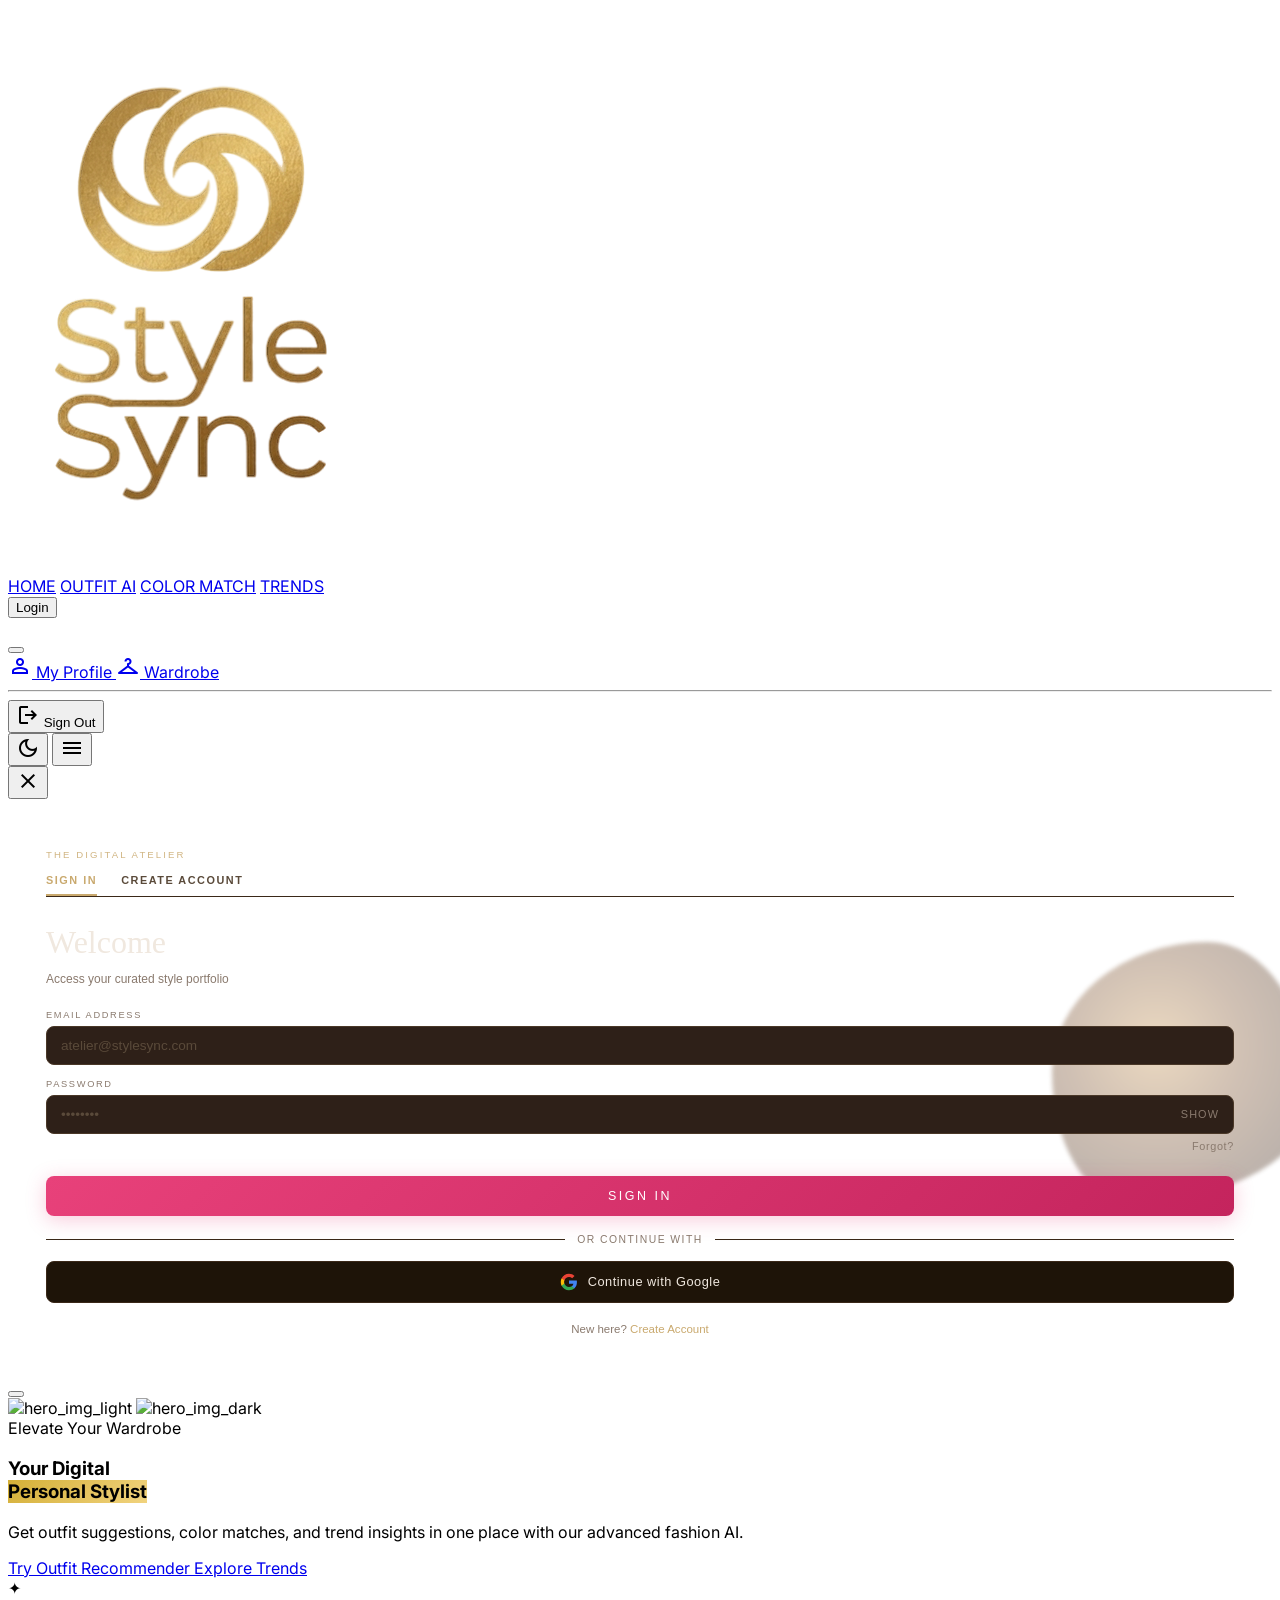
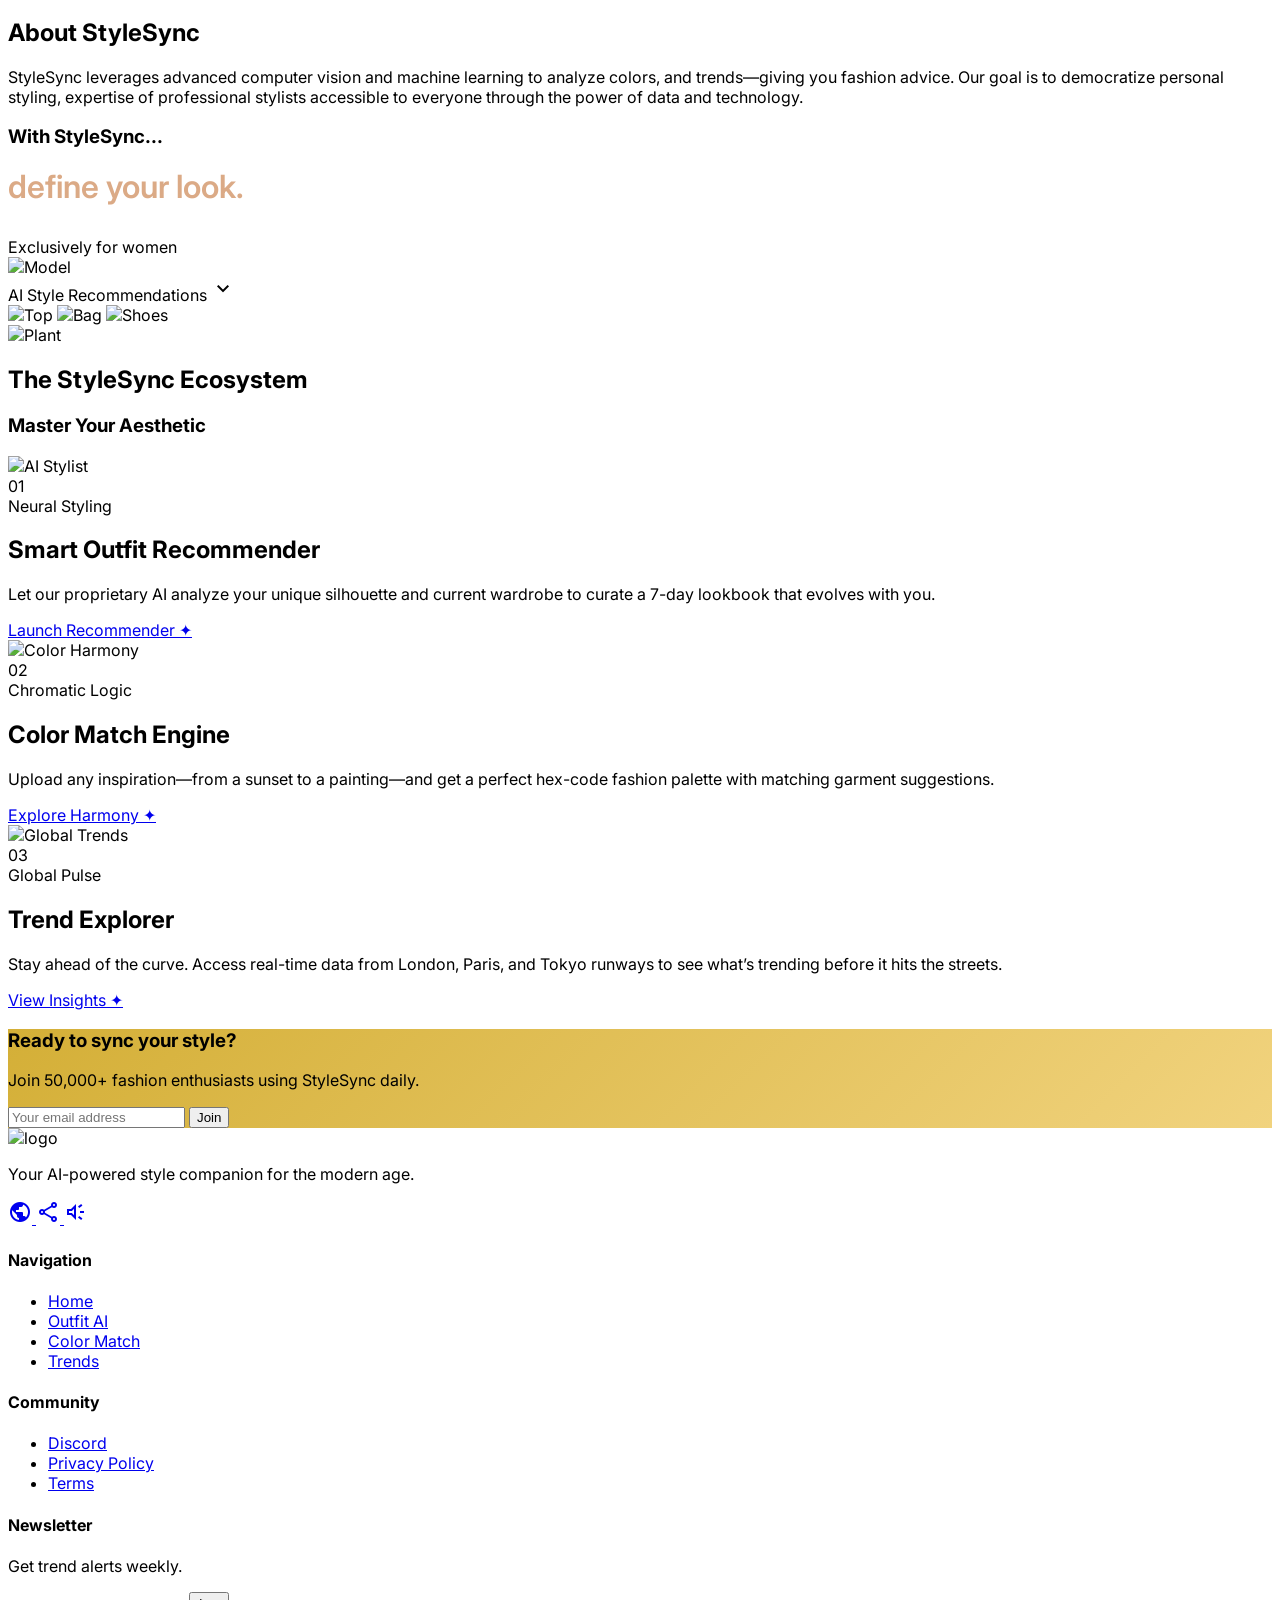
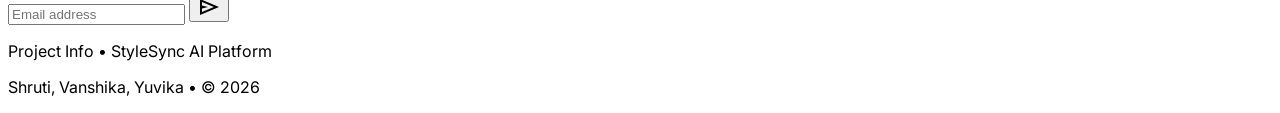
==== commit 23c3059e: "Update index.html" ====
--- a/index.html
+++ b/index.html
@@ -8,7 +8,7 @@
 <link href="https://fonts.googleapis.com/css2?family=Material+Symbols+Outlined:wght,FILL@100..700,0..1&amp;display=swap" rel="stylesheet"/>
 <link href="https://fonts.googleapis.com/css2?family=Material+Symbols+Outlined:wght,FILL@100..700,0..1&amp;display=swap" rel="stylesheet"/>
 <title>StyleSync - Your Digital Personal Stylist</title>
-<link rel="icon" type="image/png" href="Home_images/logo.png">
+<link rel="icon" type="image/png" href="logo.png">
 <script src="https://cdn.tailwindcss.com?plugins=forms,container-queries"></script>
 <link href="https://fonts.googleapis.com/css2?family=Inter:wght@300;400;500;600;700;800;900&amp;display=swap" rel="stylesheet"/>
 <link href="https://fonts.googleapis.com/css2?family=Material+Symbols+Outlined:wght,FILL@100..700,0..1&amp;display=swap" rel="stylesheet"/>
@@ -60,7 +60,7 @@
     <div id="nav-container" class="flex justify-between items-center py-3 px-6 rounded-full border border-white/10 shadow-lg bg-white/10 backdrop-blur-md transition-all duration-300">
       
       <a class="flex-none" href="index.html" aria-label="Style Sync">
-        <img src="Home_images/logo.png" alt="Logo" class="w-6 h-10" />
+        <img src="logo.png" alt="Logo" class="w-6 h-10" />
       </a>
 
       <div class="flex items-center gap-8">
@@ -773,4 +773,4 @@
 <script src="Outfit.js"></script>
 
 </body>
-</html>+</html>
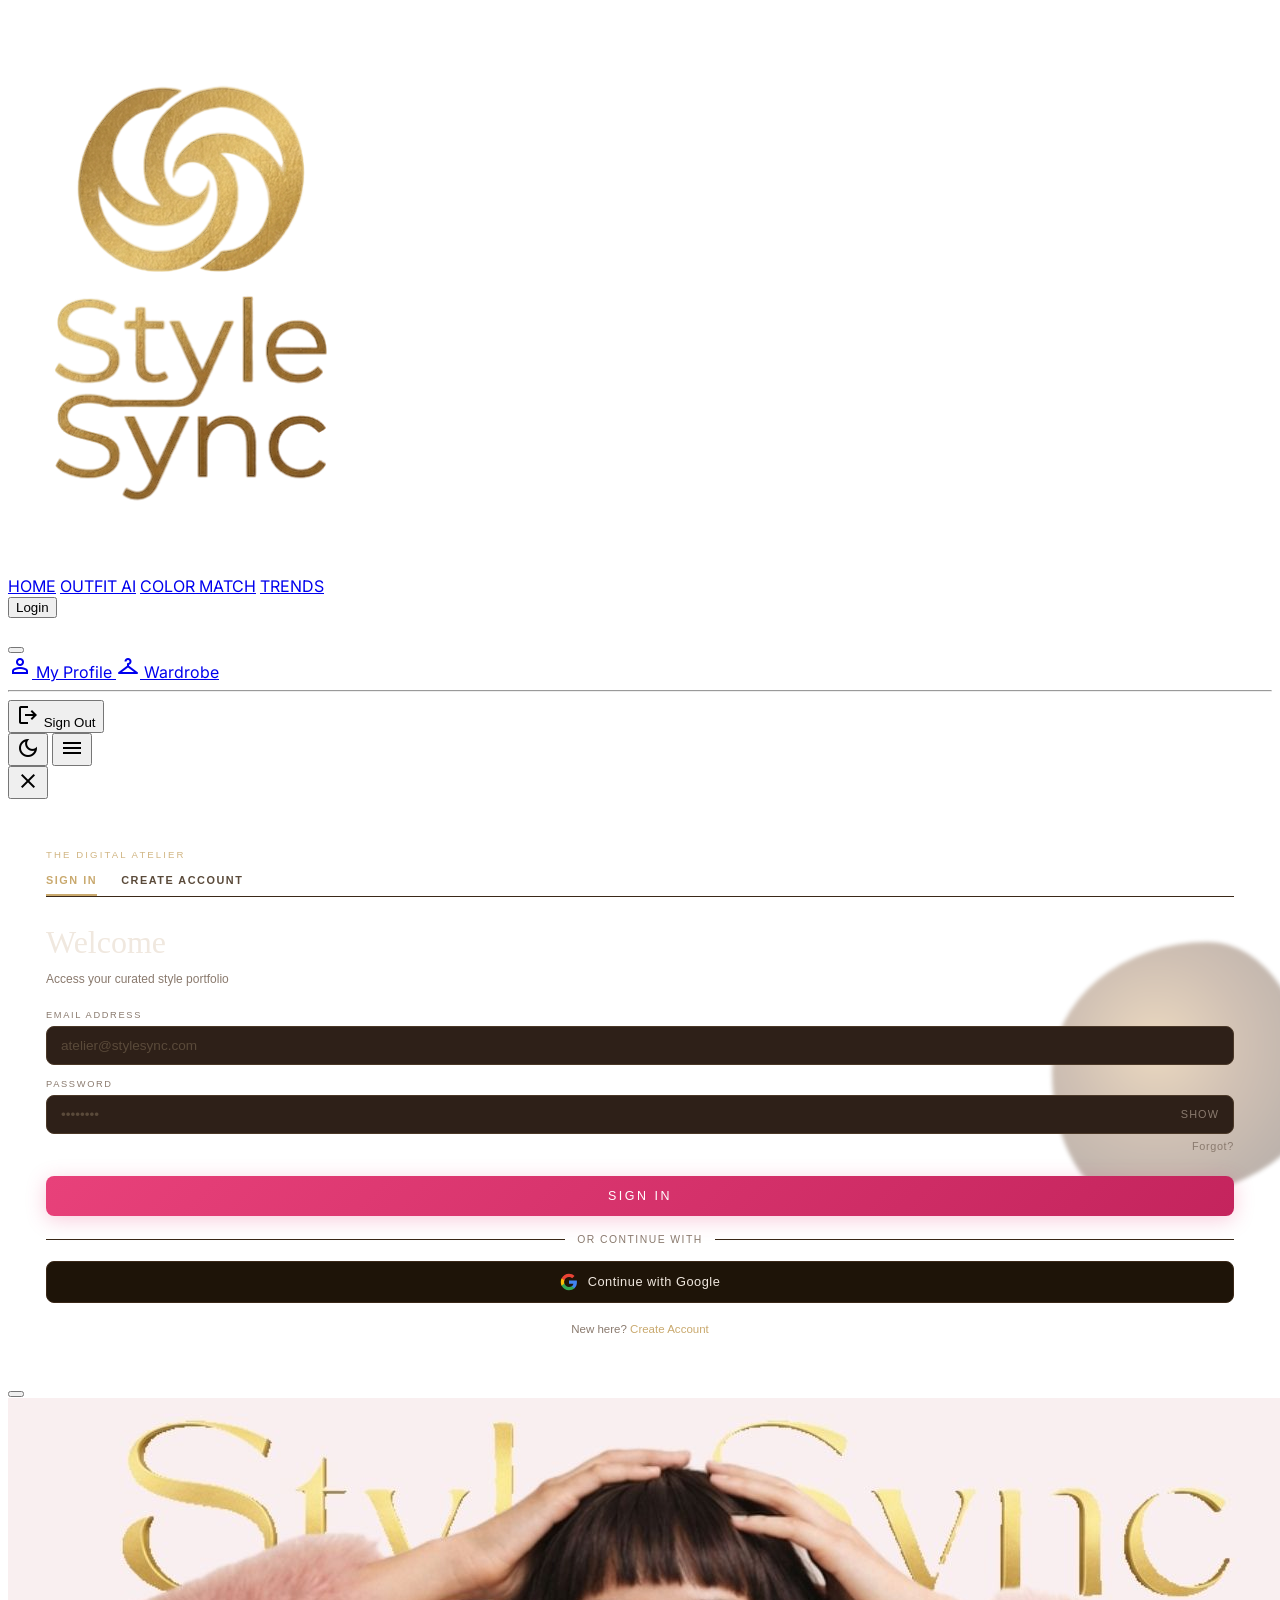
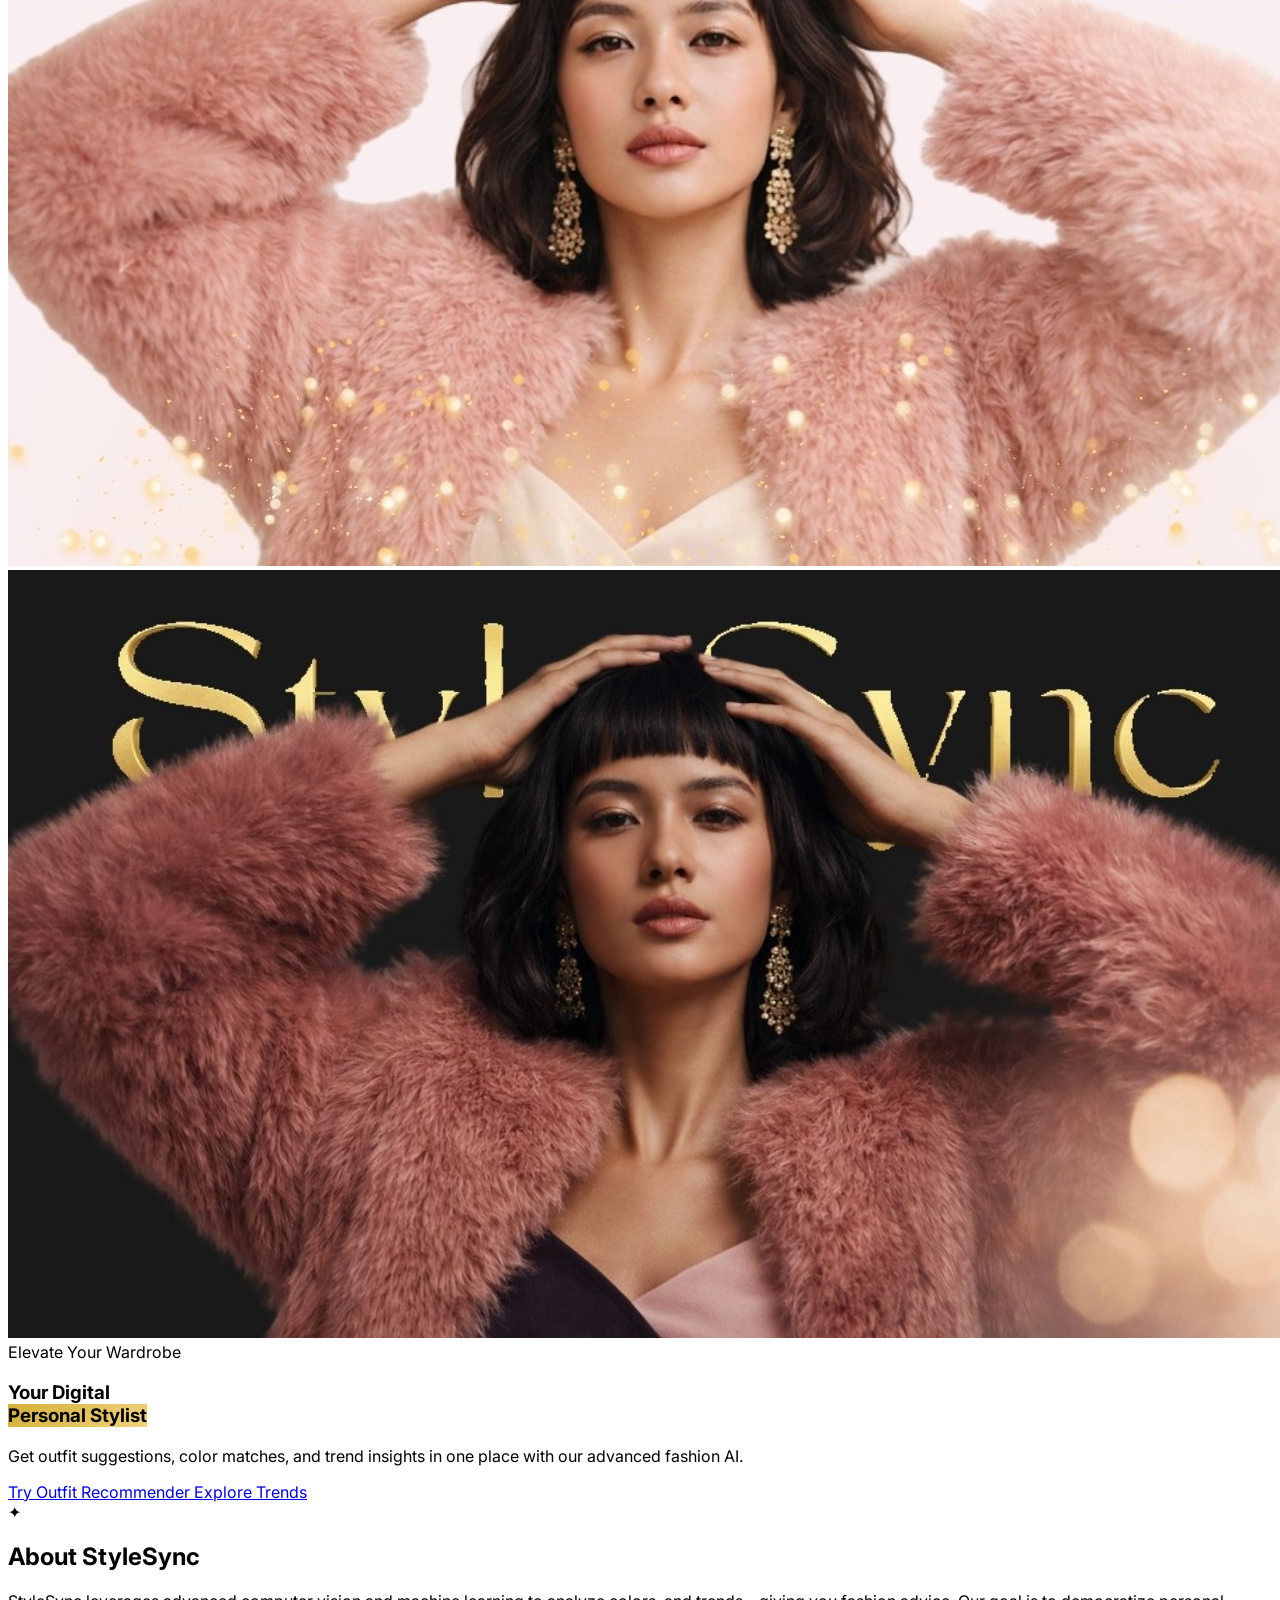
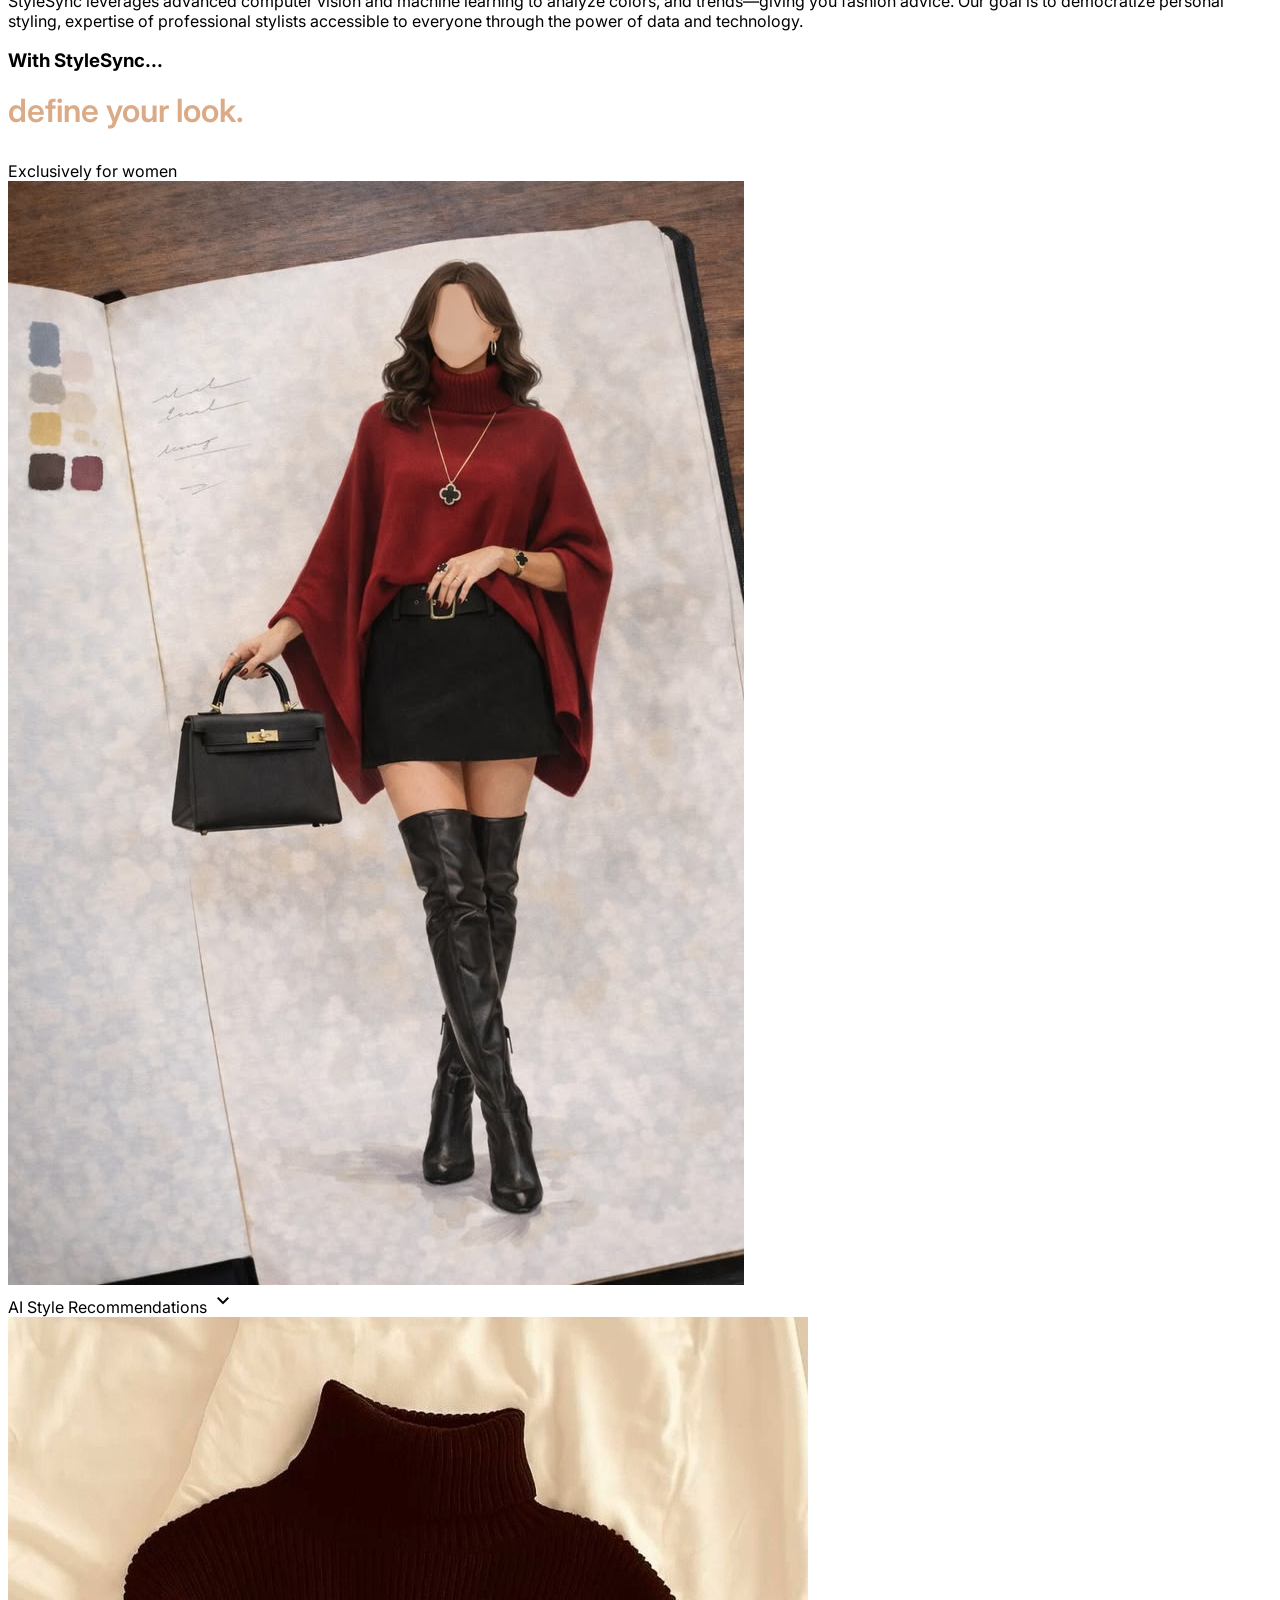
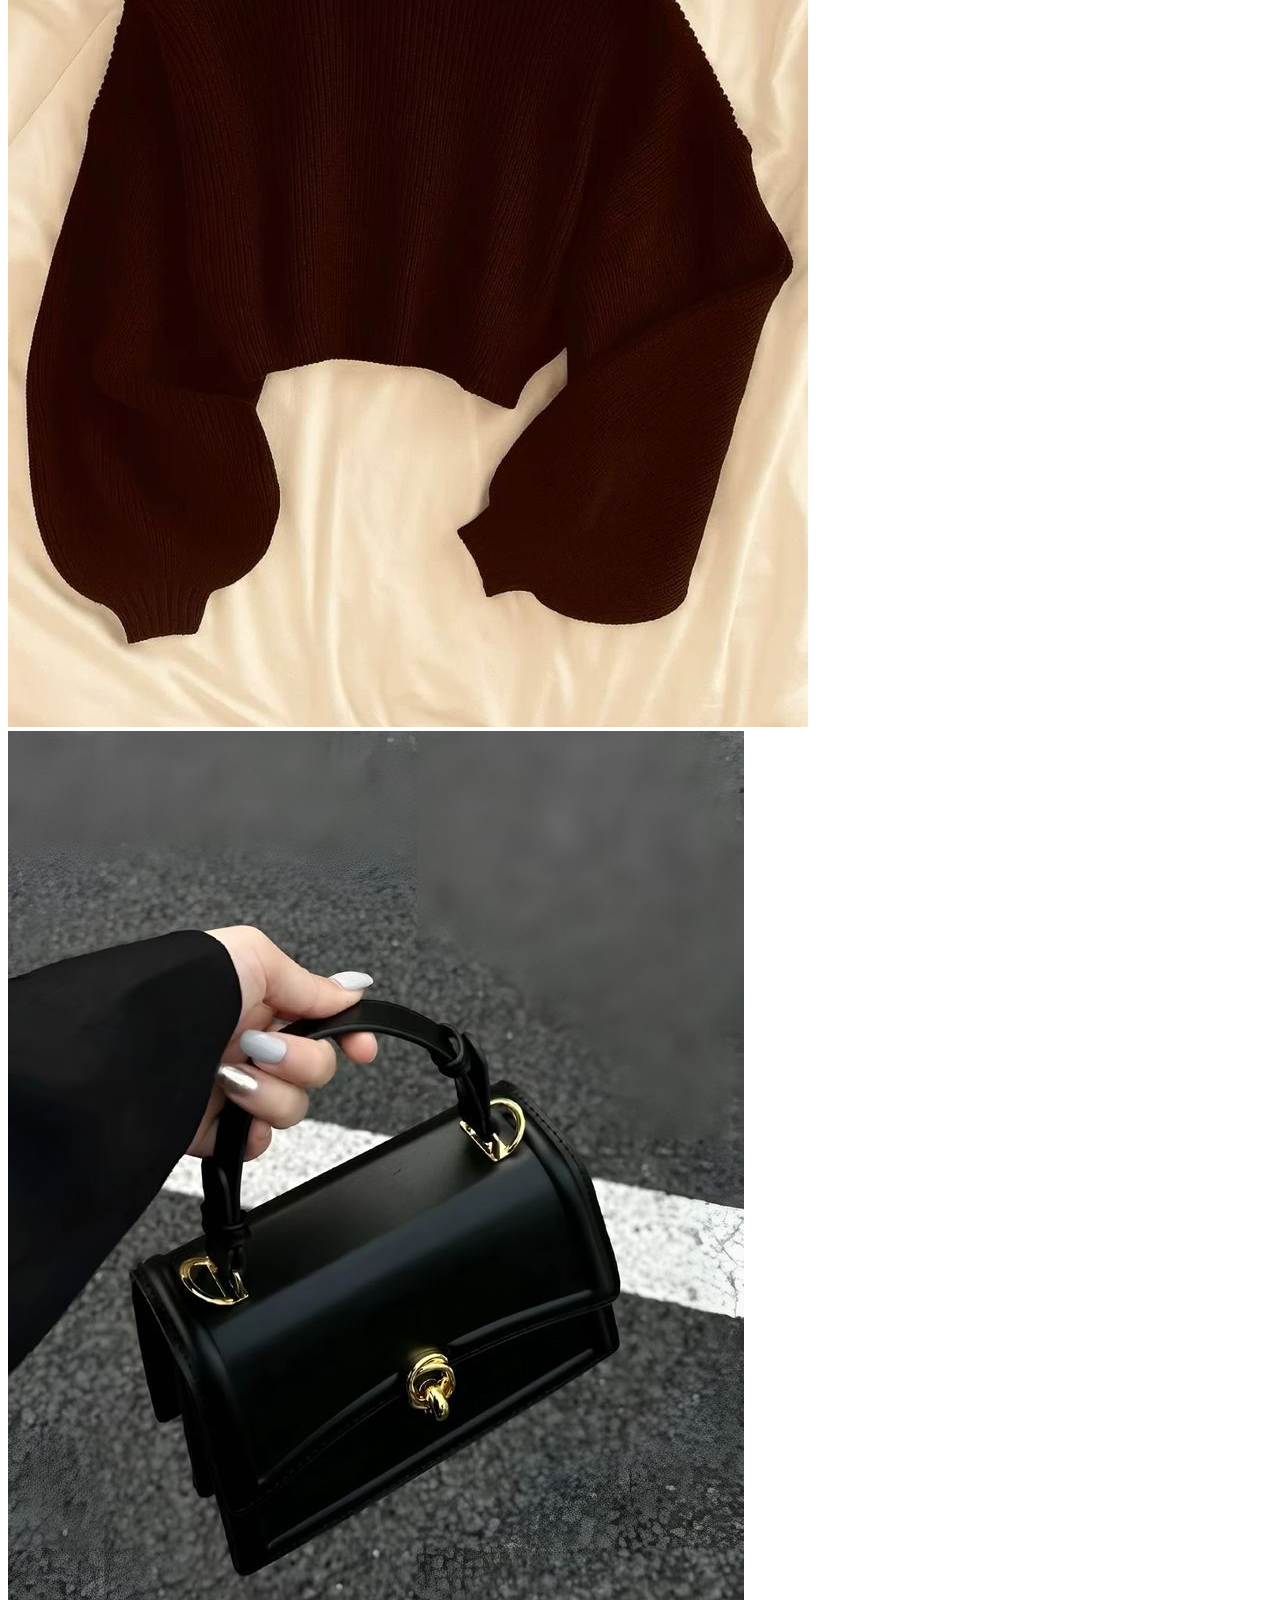
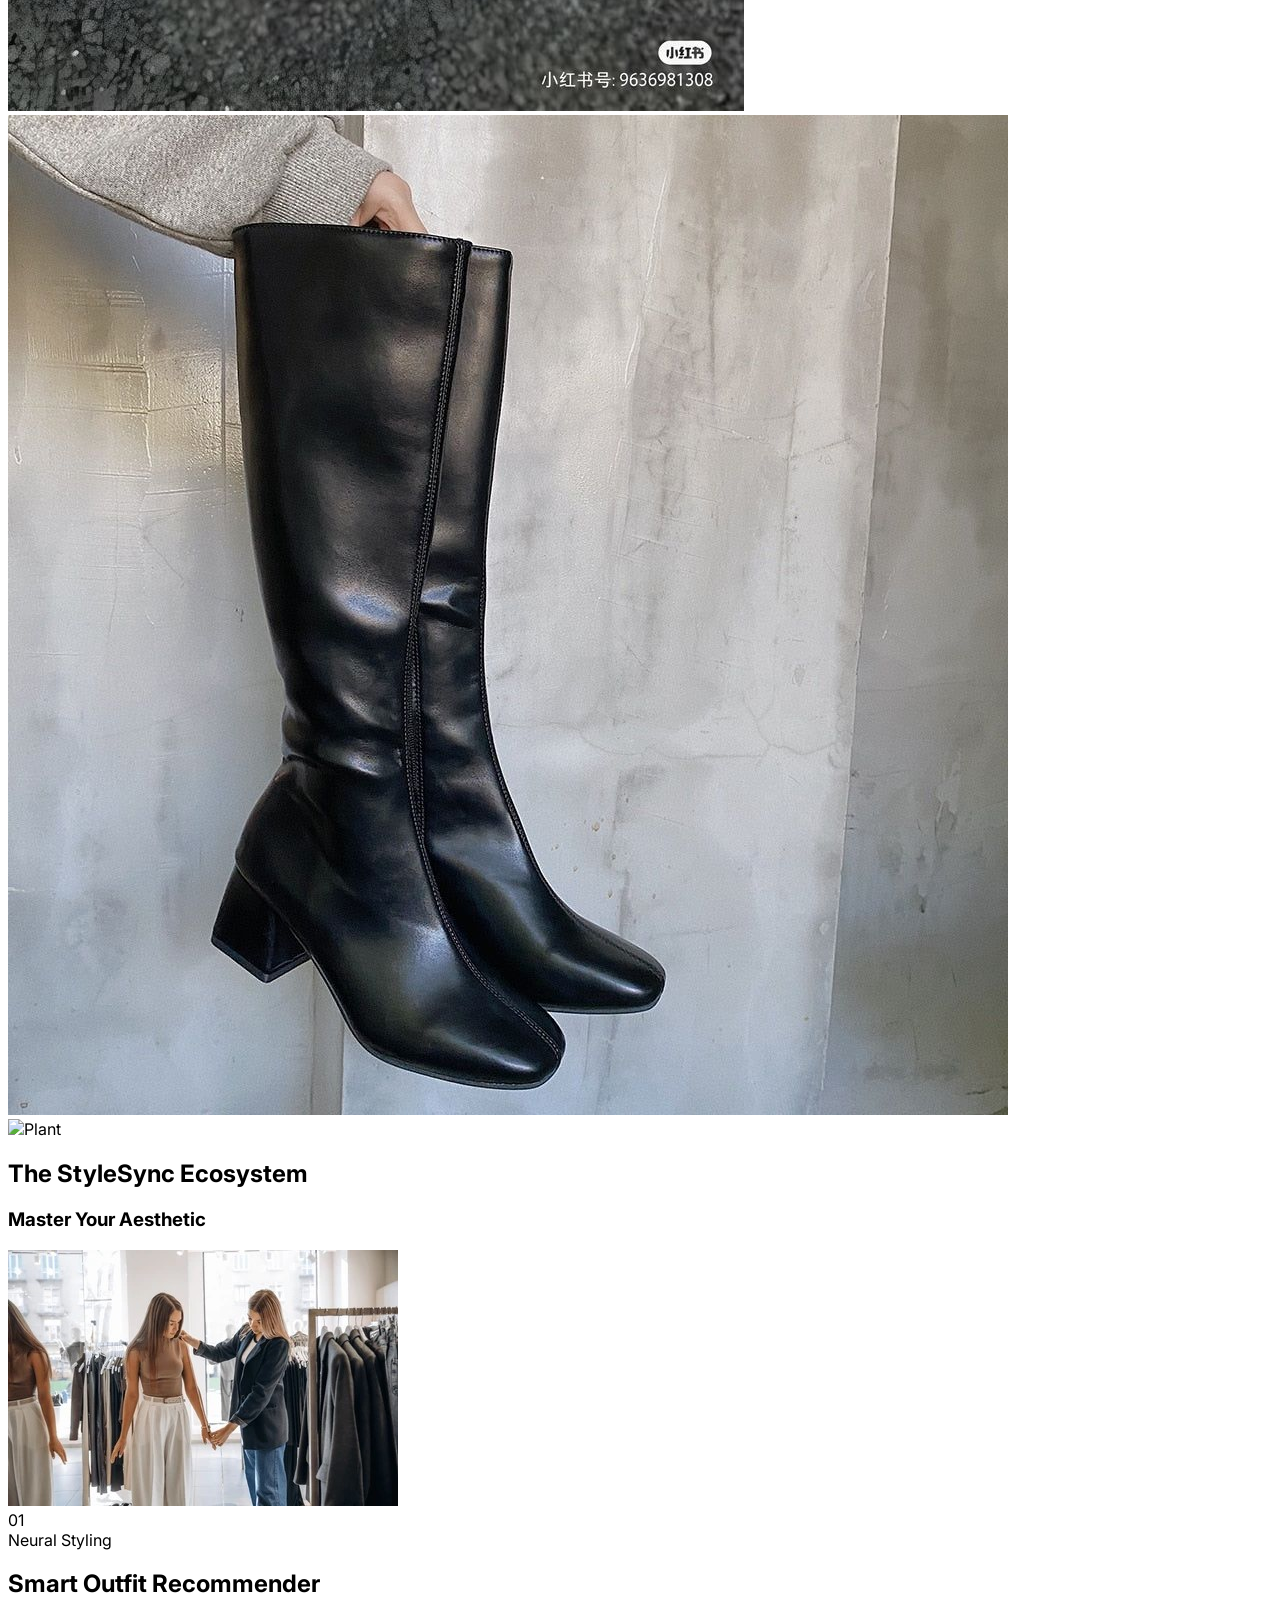
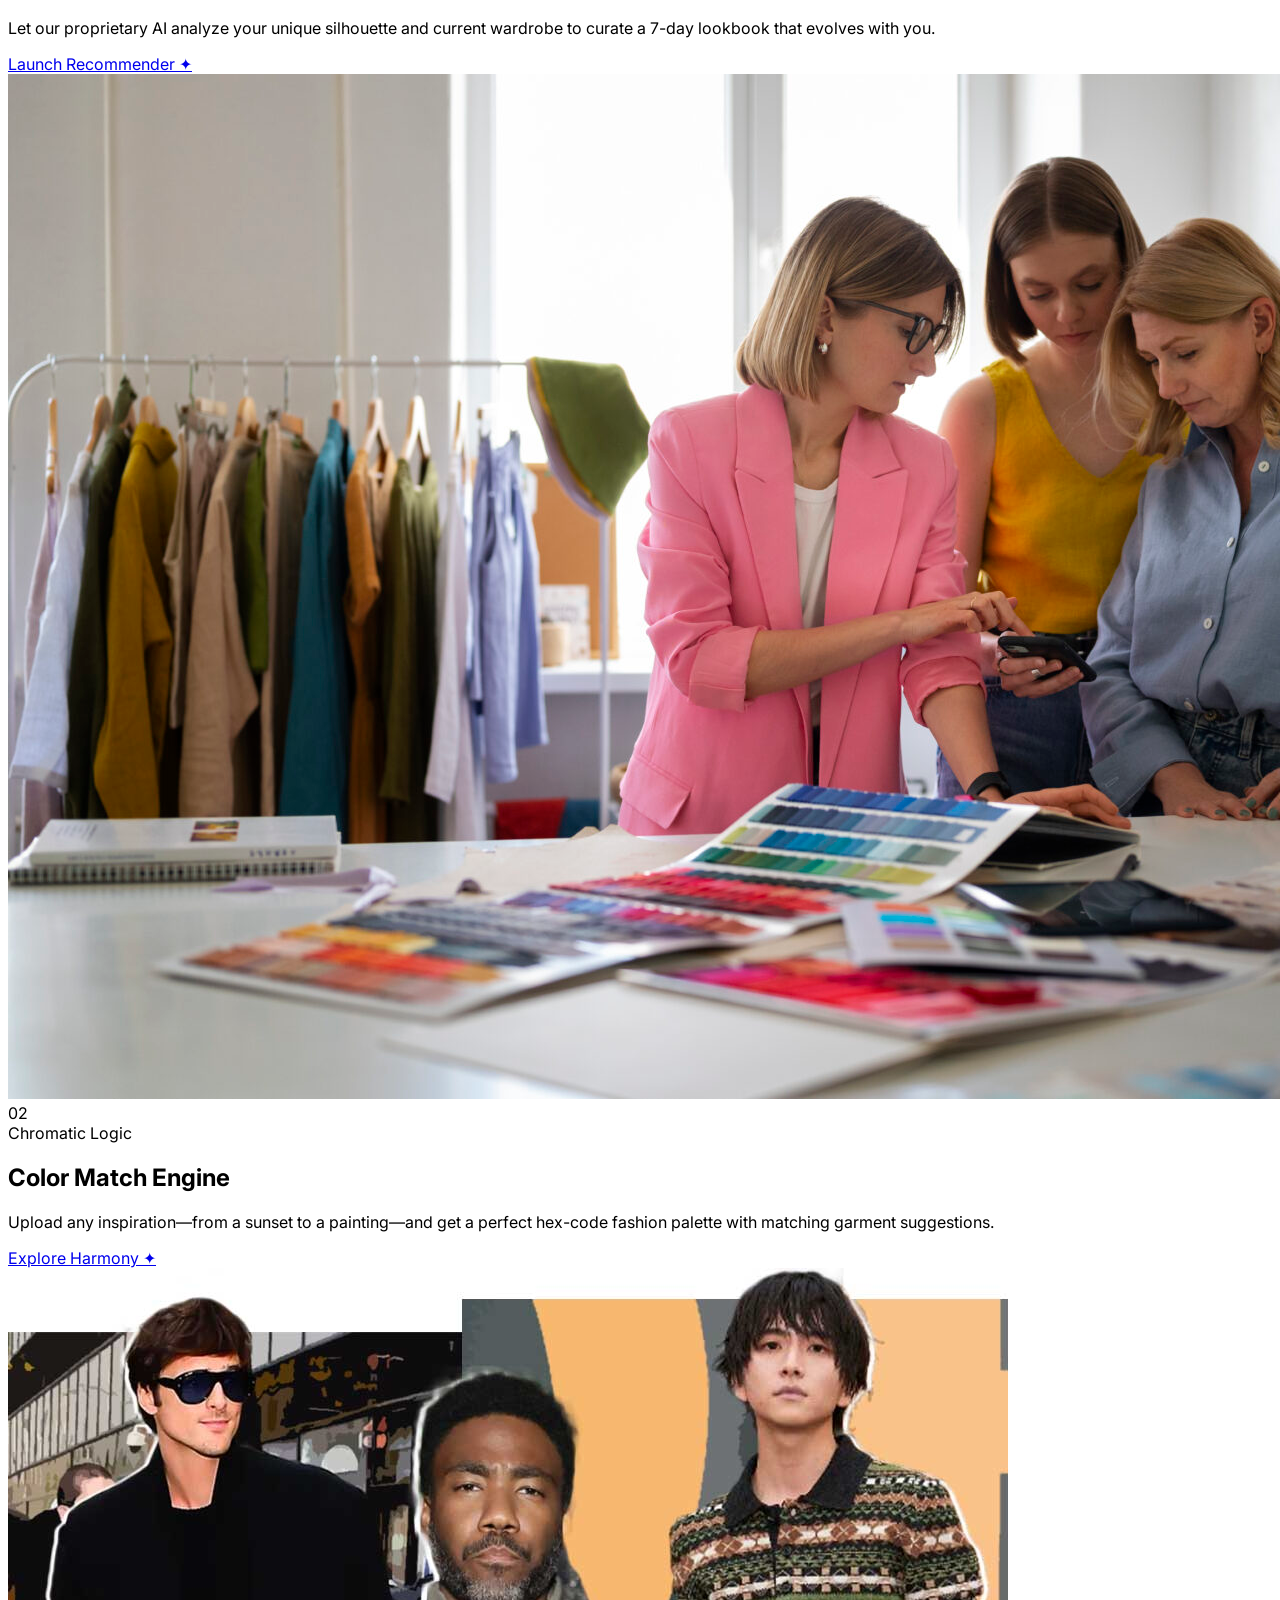
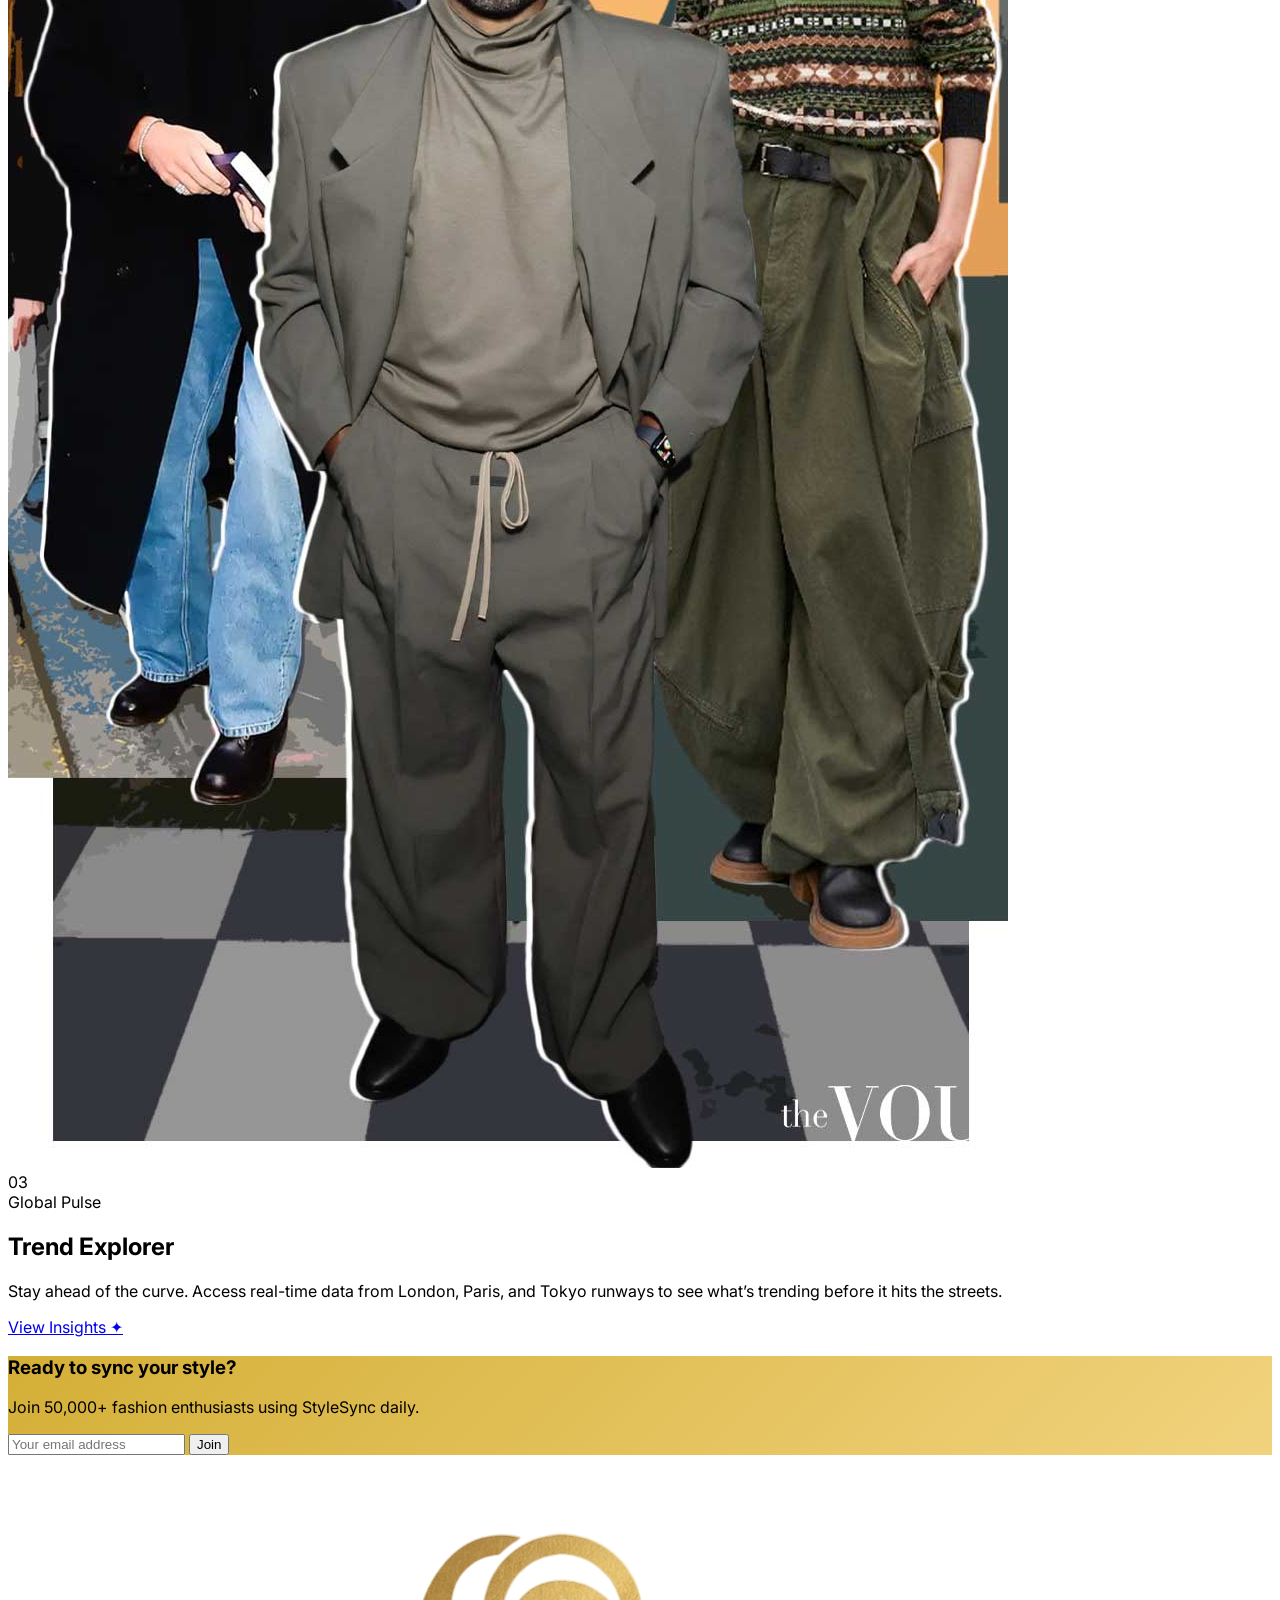
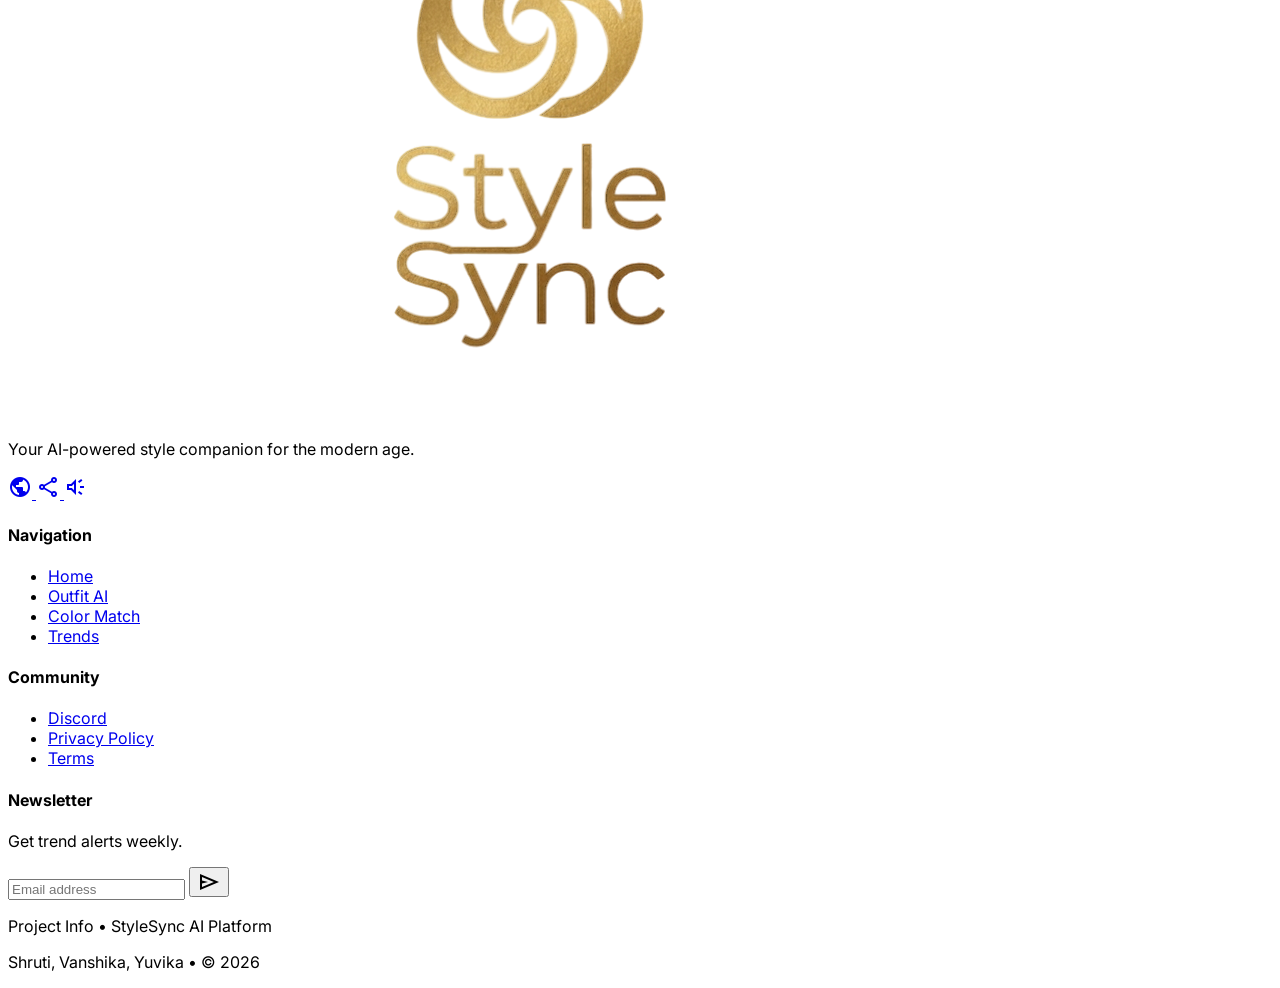
==== commit cb0ec373: "Update index.html" ====
--- a/index.html
+++ b/index.html
@@ -340,13 +340,13 @@
   <div class="absolute inset-0 w-full h-full overflow-hidden">
   
   <img 
-    src="Home_images/1.jpg" 
+    src="1.jpg" 
     alt="hero_img_light" 
     class="absolute inset-0 w-full h-full object-cover dark:hidden" 
   />
 
   <img 
-    src="Home_images/hero.jpg" 
+    src="hero.jpg" 
     alt="hero_img_dark" 
     class="absolute inset-0 w-full h-full object-cover hidden dark:block" 
   />
@@ -455,7 +455,7 @@
 
         <div class="relative flex justify-center lg:justify-end">
             <div class="relative z-10 rounded-[2rem] overflow-hidden shadow-2xl w-full max-w-md aspect-[3/4]">
-                <img src="Home_images/abt_1.jpg" alt="Model" class="w-full h-full object-cover">
+                <img src="abt_1.jpg" alt="Model" class="w-full h-full object-cover">
             </div>
 
             <div class="absolute -left-12 md:-left-24 top-1/2 -translate-y-1/2 z-20 bg-white/95 backdrop-blur-md p-8 rounded-[2.5rem] shadow-2xl w-64 md:w-80 border border-white/20 transition-transform hover:scale-105 duration-500">
@@ -473,9 +473,9 @@
                 </div>
 
                 <div class="grid grid-cols-2 gap-6 items-end">
-                    <img src="Home_images/top.jpg" class="rounded-lg w-full h-32 object-cover" alt="Top">
-                    <img src="Home_images/bag.jpg" class="rounded-lg w-full h-32 object-cover" alt="Bag">
-                    <img src="Home_images/boots.jpg" class="rounded-lg col-span-2 w-full h-42 object-cover" alt="Shoes">
+                    <img src="top.jpg" class="rounded-lg w-full h-32 object-cover" alt="Top">
+                    <img src="bag.jpg" class="rounded-lg w-full h-32 object-cover" alt="Bag">
+                    <img src="boots.jpg" class="rounded-lg col-span-2 w-full h-42 object-cover" alt="Shoes">
                 </div>
             </div>
 
@@ -506,7 +506,7 @@
 
         <div class="stack-card reveal group sticky top-[15vh] w-[90%] max-w-[1000px] h-[600px] md:h-[500px] grid grid-cols-1 md:grid-cols-2 rounded-[40px] overflow-hidden bg-white dark:bg-[#310B0B] shadow-[0_40px_80px_-20px_rgba(0,0,0,0.15)] border border-black/5 dark:border-white/5 transition-all duration-500">
             <div class="h-full overflow-hidden">
-                <img class="w-full h-full object-cover object-top transition-transform duration-700 group-hover:scale-110" src="Home_images/standing-measuring-hand-length-two-260nw-2602511075.jpg" alt="AI Stylist">
+                <img class="w-full h-full object-cover object-top transition-transform duration-700 group-hover:scale-110" src="standing-measuring-hand-length-two-260nw-2602511075.jpg" alt="AI Stylist">
             </div>
             <div class="relative p-8 md:p-[60px] flex flex-col">
                 <span class="absolute top-5 right-10 font-serif text-[4rem] font-black text-[#D4AF37]/10 select-none">01</span>
@@ -523,7 +523,7 @@
 
         <div class="stack-card reveal group sticky top-[15vh] w-[90%] max-w-[1000px] h-[600px] md:h-[500px] grid grid-cols-1 md:grid-cols-2 rounded-[40px] overflow-hidden bg-white dark:bg-[#310B0B] shadow-[0_40px_80px_-20px_rgba(0,0,0,0.15)] border border-black/5 dark:border-white/5 transition-all duration-500">
             <div class="h-full overflow-hidden">
-                <img class="w-full h-full object-cover object-top transition-transform duration-700 group-hover:scale-110" src="Home_images/color_match.jpg" alt="Color Harmony">
+                <img class="w-full h-full object-cover object-top transition-transform duration-700 group-hover:scale-110" src="color_match.jpg" alt="Color Harmony">
             </div>
             <div class="relative p-8 md:p-[60px] flex flex-col">
                 <span class="absolute top-5 right-10 font-serif text-[4rem] font-black text-[#D4AF37]/10 select-none">02</span>
@@ -540,7 +540,7 @@
 
         <div class="stack-card reveal group sticky top-[15vh] w-[90%] max-w-[1000px] h-[600px] md:h-[500px] grid grid-cols-1 md:grid-cols-2 rounded-[40px] overflow-hidden bg-white dark:bg-[#310B0B] shadow-[0_40px_80px_-20px_rgba(0,0,0,0.15)] border border-black/5 dark:border-white/5 transition-all duration-500">
             <div class="h-full overflow-hidden">
-                <img class="w-full h-full object-cover object-top transition-transform duration-700 group-hover:scale-110" src="Home_images/trends.jpg" alt="Global Trends">
+                <img class="w-full h-full object-cover object-top transition-transform duration-700 group-hover:scale-110" src="trends.jpg" alt="Global Trends">
             </div>
             <div class="relative p-8 md:p-[60px] flex flex-col">
                 <span class="absolute top-5 right-10 font-serif text-[4rem] font-black text-[#D4AF37]/10 select-none">03</span>
@@ -586,7 +586,7 @@
         
         <div class="col-span-1 flex flex-col gap-4">
             <div class="flex items-center gap-3">
-                <img src="Home_images/footer.png" alt="logo" class="h-30 w-auto object-contain">
+                <img src="footer.png" alt="logo" class="h-30 w-auto object-contain">
             </div>
             <p class="text-sm text-white/70 font-medium leading-relaxed">
                 Your AI-powered style companion for the modern age.
